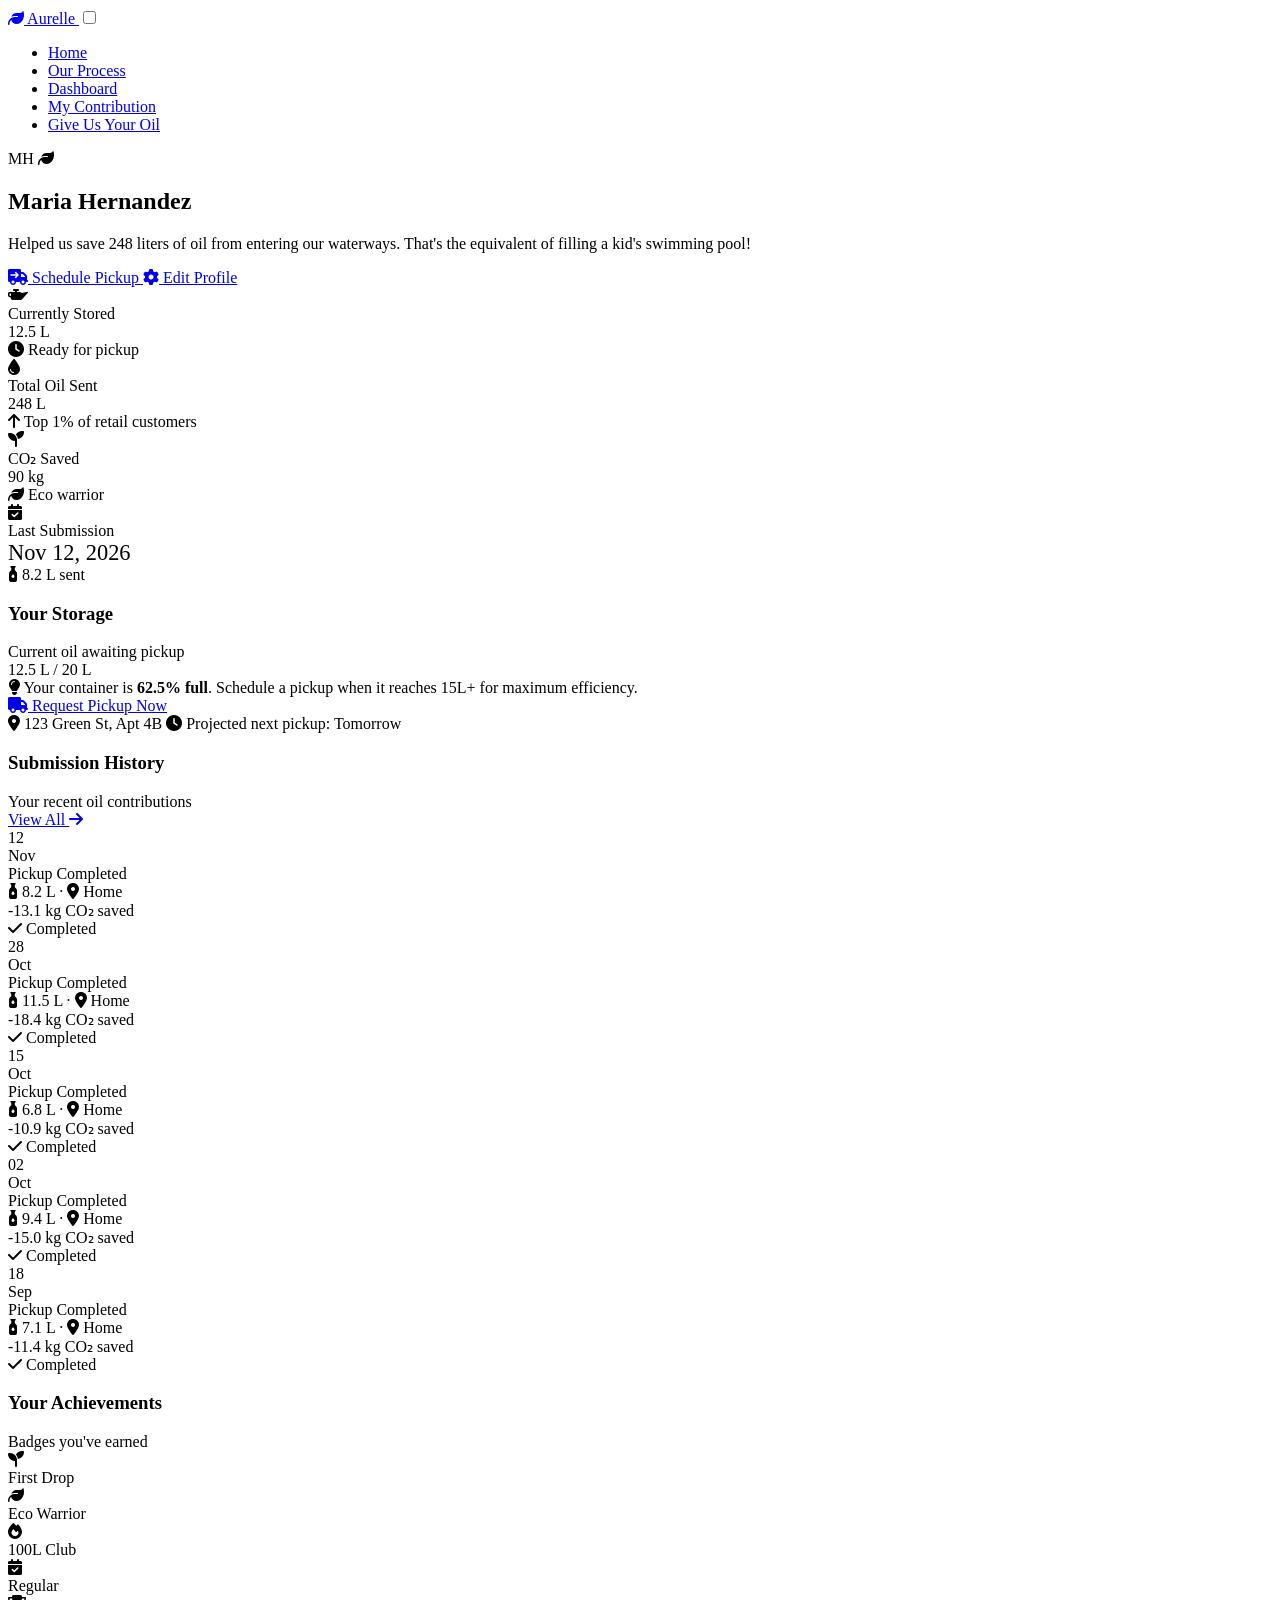
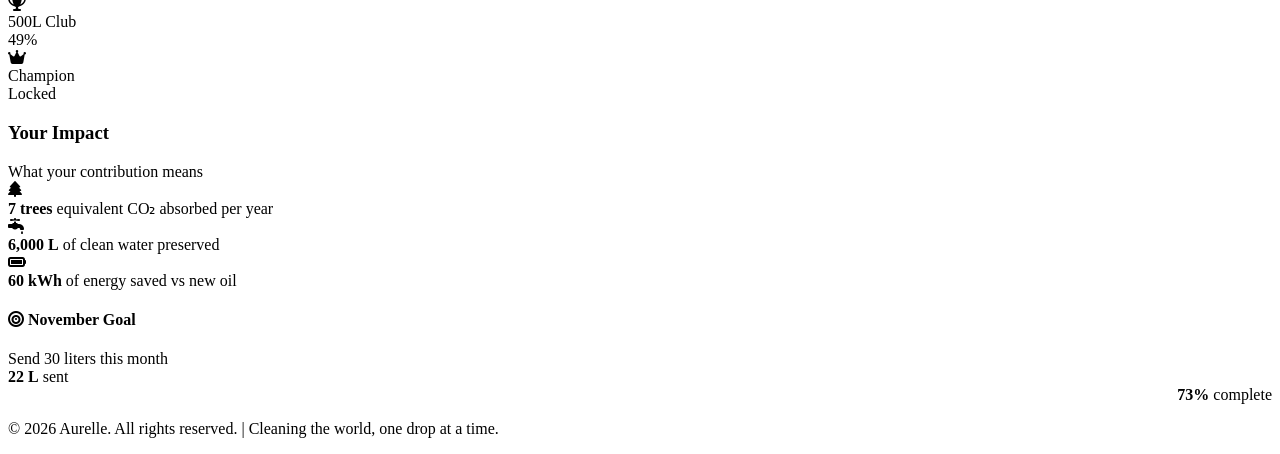
==== account.html @ e8b4cd8f "Add files via upload" ====
<!DOCTYPE html>
<html lang="en">
<head>
    <meta charset="UTF-8">
    <meta name="viewport" content="width=device-width, initial-scale=1.0">
    <title>Aurelle | My Account</title>

    <link rel="preconnect" href="https://fonts.googleapis.com">
    <link rel="preconnect" href="https://fonts.gstatic.com" crossorigin>
    <link href="https://fonts.googleapis.com/css2?family=Playfair+Display:wght@600;700&family=Inter:wght@300;400;500;600;700&display=swap" rel="stylesheet">
    <link rel="stylesheet" href="https://cdnjs.cloudflare.com/ajax/libs/font-awesome/6.4.0/css/all.min.css">
    <link rel="stylesheet" href="/static/styles.css">
</head>
<body>

<!-- Navigation -->
<header class="navbar">
    <div class="nav-container">
        <a href="/" class="logo">
            <i class="fa-solid fa-leaf"></i> Aurelle
        </a>

        <input type="checkbox" id="menu-toggle" class="menu-checkbox">
        <label for="menu-toggle" class="hamburger" aria-label="Toggle menu">
            <span></span><span></span><span></span>
        </label>

        <nav class="nav-menu">
            <ul>
                <li><a href="/">Home</a></li>
                <li><a href="/process">Our Process</a></li>
                <li><a href="/dashboard">Dashboard</a></li>
                <li><a href="/account" class="active">My Contribution</a></li>
                <li><a href="/#submit" class="btn-nav">Give Us Your Oil</a></li>
            </ul>
        </nav>
    </div>
</header>

<main>
    <!-- Profile Hero -->
    <section class="account-hero">
        <div class="container">
            <div class="account-hero-content reveal">
                <div class="account-avatar">
                    <span class="avatar-initials">MH</span>
                    <span class="avatar-badge"><i class="fa-solid fa-leaf"></i></span>
                </div>
                <div class="account-hero-text">
                    <h1><span class="highlight">Maria Hernandez</span></h1>
                    <p class="account-subtitle">Helped us save 248 liters of oil from entering our waterways. That's the equivalent of filling a kid's swimming pool!</p>
                    <div class="account-hero-actions">
                        <a href="/#submit" class="btn btn-primary">
                            <i class="fa-solid fa-truck-arrow-right"></i> Schedule Pickup
                        </a>
                        <a href="#" class="btn btn-secondary">
                            <i class="fa-solid fa-gear"></i> Edit Profile
                        </a>
                    </div>
                </div>
            </div>
        </div>
    </section>

    <!-- KPI Stats -->
    <section class="account-stats">
        <div class="container">
            <div class="kpi-grid reveal">
                <div class="kpi-card amber">
                    <div class="kpi-icon"><i class="fa-solid fa-oil-can"></i></div>
                    <div class="kpi-label">Currently Stored</div>
                    <div class="kpi-value">12.5 <span class="kpi-unit">L</span></div>
                    <span class="kpi-trend up"><i class="fa-solid fa-clock"></i> Ready for pickup</span>
                </div>
                <div class="kpi-card green">
                    <div class="kpi-icon"><i class="fa-solid fa-droplet"></i></div>
                    <div class="kpi-label">Total Oil Sent</div>
                    <div class="kpi-value">248 <span class="kpi-unit">L</span></div>
                    <span class="kpi-trend up"><i class="fa-solid fa-arrow-up"></i> Top 1% of retail customers</span>
                </div>
                <div class="kpi-card sage">
                    <div class="kpi-icon"><i class="fa-solid fa-seedling"></i></div>
                    <div class="kpi-label">CO₂ Saved</div>
                    <div class="kpi-value">90 <span class="kpi-unit">kg</span></div>
                    <span class="kpi-trend up"><i class="fa-solid fa-leaf"></i> Eco warrior</span>
                </div>
                <div class="kpi-card terra">
                    <div class="kpi-icon"><i class="fa-solid fa-calendar-check"></i></div>
                    <div class="kpi-label">Last Submission</div>
                    <div class="kpi-value" style="font-size: 1.4rem;">Nov 12, 2026</div>
                    <span class="kpi-trend up"><i class="fa-solid fa-bottle-droplet"></i> 8.2 L sent</span>
                </div>
            </div>
        </div>
    </section>

    <!-- Main Content Grid -->
    <section class="account-main">
        <div class="container">
            <div class="account-grid">

                <!-- Left Column: History + Stored Oil -->
                <div class="account-left">

                    <!-- Stored Oil Progress -->
                    <div class="card reveal">
                        <div class="card-header">
                            <div>
                                <h3>Your Storage</h3>
                                <div class="subtitle">Current oil awaiting pickup</div>
                            </div>
                            <div class="storage-indicator">
                                <span class="storage-value">12.5 L</span>
                                <span class="storage-max">/ 20 L</span>
                            </div>
                        </div>
                        <div class="storage-body">
                            <div class="storage-bar">
                                <div class="storage-bar-fill" style="width: 62.5%;"></div>
                            </div>
                            <div class="storage-tips">
                                <div class="storage-tip">
                                    <i class="fa-solid fa-lightbulb"></i>
                                    <span>Your container is <strong>62.5% full</strong>. Schedule a pickup when it reaches 15L+ for maximum efficiency.</span>
                                </div>
                            </div>
                            <div class="storage-actions">
                                <a href="/#submit" class="btn btn-primary">
                                    <i class="fa-solid fa-truck"></i> Request Pickup Now
                                </a>
                                <div class="storage-meta">
                                    <span><i class="fa-solid fa-location-dot"></i> 123 Green St, Apt 4B</span>
                                    <span><i class="fa-solid fa-clock"></i> Projected next pickup: Tomorrow</span>
                                </div>
                            </div>
                        </div>
                    </div>

                    <!-- Submission History -->
                    <div class="card reveal">
                        <div class="card-header">
                            <div>
                                <h3>Submission History</h3>
                                <div class="subtitle">Your recent oil contributions</div>
                            </div>
                            <a href="#" class="view-all-link">View All <i class="fa-solid fa-arrow-right"></i></a>
                        </div>

                        <div class="history-list">
                            <div class="history-row">
                                <div class="history-date">
                                    <div class="history-day">12</div>
                                    <div class="history-month">Nov</div>
                                </div>
                                <div class="history-info">
                                    <div class="history-title">Pickup Completed</div>
                                    <div class="history-meta">
                                        <i class="fa-solid fa-bottle-droplet"></i> 8.2 L ·
                                        <i class="fa-solid fa-location-dot"></i> Home
                                    </div>
                                </div>
                                <div class="history-impact">
                                    <span class="impact-value">-13.1 kg</span>
                                    <span class="impact-label">CO₂ saved</span>
                                </div>
                                <span class="badge-pill eco"><i class="fa-solid fa-check"></i> Completed</span>
                            </div>

                            <div class="history-row">
                                <div class="history-date">
                                    <div class="history-day">28</div>
                                    <div class="history-month">Oct</div>
                                </div>
                                <div class="history-info">
                                    <div class="history-title">Pickup Completed</div>
                                    <div class="history-meta">
                                        <i class="fa-solid fa-bottle-droplet"></i> 11.5 L ·
                                        <i class="fa-solid fa-location-dot"></i> Home
                                    </div>
                                </div>
                                <div class="history-impact">
                                    <span class="impact-value">-18.4 kg</span>
                                    <span class="impact-label">CO₂ saved</span>
                                </div>
                                <span class="badge-pill eco"><i class="fa-solid fa-check"></i> Completed</span>
                            </div>

                            <div class="history-row">
                                <div class="history-date">
                                    <div class="history-day">15</div>
                                    <div class="history-month">Oct</div>
                                </div>
                                <div class="history-info">
                                    <div class="history-title">Pickup Completed</div>
                                    <div class="history-meta">
                                        <i class="fa-solid fa-bottle-droplet"></i> 6.8 L ·
                                        <i class="fa-solid fa-location-dot"></i> Home
                                    </div>
                                </div>
                                <div class="history-impact">
                                    <span class="impact-value">-10.9 kg</span>
                                    <span class="impact-label">CO₂ saved</span>
                                </div>
                                <span class="badge-pill eco"><i class="fa-solid fa-check"></i> Completed</span>
                            </div>

                            <div class="history-row">
                                <div class="history-date">
                                    <div class="history-day">02</div>
                                    <div class="history-month">Oct</div>
                                </div>
                                <div class="history-info">
                                    <div class="history-title">Pickup Completed</div>
                                    <div class="history-meta">
                                        <i class="fa-solid fa-bottle-droplet"></i> 9.4 L ·
                                        <i class="fa-solid fa-location-dot"></i> Home
                                    </div>
                                </div>
                                <div class="history-impact">
                                    <span class="impact-value">-15.0 kg</span>
                                    <span class="impact-label">CO₂ saved</span>
                                </div>
                                <span class="badge-pill eco"><i class="fa-solid fa-check"></i> Completed</span>
                            </div>

                            <div class="history-row">
                                <div class="history-date">
                                    <div class="history-day">18</div>
                                    <div class="history-month">Sep</div>
                                </div>
                                <div class="history-info">
                                    <div class="history-title">Pickup Completed</div>
                                    <div class="history-meta">
                                        <i class="fa-solid fa-bottle-droplet"></i> 7.1 L ·
                                        <i class="fa-solid fa-location-dot"></i> Home
                                    </div>
                                </div>
                                <div class="history-impact">
                                    <span class="impact-value">-11.4 kg</span>
                                    <span class="impact-label">CO₂ saved</span>
                                </div>
                                <span class="badge-pill eco"><i class="fa-solid fa-check"></i> Completed</span>
                            </div>
                        </div>
                    </div>
                </div>

                <!-- Right Column: Achievements + Impact -->
                <div class="account-right">

                    <!-- Achievement Card -->
                    <div class="card achievement-card reveal">
                        <div class="card-header">
                            <div>
                                <h3>Your Achievements</h3>
                                <div class="subtitle">Badges you've earned</div>
                            </div>
                        </div>
                        <div class="achievement-grid">
                            <div class="achievement earned">
                                <div class="achievement-icon"><i class="fa-solid fa-seedling"></i></div>
                                <div class="achievement-name">First Drop</div>
                            </div>
                            <div class="achievement earned">
                                <div class="achievement-icon"><i class="fa-solid fa-leaf"></i></div>
                                <div class="achievement-name">Eco Warrior</div>
                            </div>
                            <div class="achievement earned">
                                <div class="achievement-icon"><i class="fa-solid fa-fire"></i></div>
                                <div class="achievement-name">100L Club</div>
                            </div>
                            <div class="achievement earned">
                                <div class="achievement-icon"><i class="fa-solid fa-calendar-check"></i></div>
                                <div class="achievement-name">Regular</div>
                            </div>
                            <div class="achievement locked">
                                <div class="achievement-icon"><i class="fa-solid fa-trophy"></i></div>
                                <div class="achievement-name">500L Club</div>
                                <span class="achievement-progress">49%</span>
                            </div>
                            <div class="achievement locked">
                                <div class="achievement-icon"><i class="fa-solid fa-crown"></i></div>
                                <div class="achievement-name">Champion</div>
                                <span class="achievement-progress">Locked</span>
                            </div>
                        </div>
                    </div>

                    <!-- Environmental Impact -->
                    <div class="card impact-card reveal">
                        <div class="card-header">
                            <div>
                                <h3>Your Impact</h3>
                                <div class="subtitle">What your contribution means</div>
                            </div>
                        </div>
                        <div class="impact-list">
                            <div class="impact-item">
                                <i class="fa-solid fa-tree"></i>
                                <div>
                                    <strong>7 trees</strong>
                                    <span>equivalent CO₂ absorbed per year</span>
                                </div>
                            </div>
                            <div class="impact-item">
                                <i class="fa-solid fa-faucet-drip"></i>
                                <div>
                                    <strong>6,000 L</strong>
                                    <span>of clean water preserved</span>
                                </div>
                            </div>
                            <div class="impact-item">
                                <i class="fa-solid fa-battery-full"></i>
                                <div>
                                    <strong>60 kWh</strong>
                                    <span>of energy saved vs new oil</span>
                                </div>
                            </div>
                        </div>
                    </div>

                    <!-- Monthly Goal -->
                    <div class="goal-card reveal">
                        <h4><i class="fa-solid fa-bullseye"></i> November Goal</h4>
                        <div class="goal-sub">Send 30 liters this month</div>
                        <div class="goal-progress">
                            <div class="goal-progress-fill" style="width: 73%;"></div>
                        </div>
                        <div class="goal-stats">
                            <div>
                                <strong>22 L</strong>
                                sent
                            </div>
                            <div style="text-align: right;">
                                <strong>73%</strong>
                                complete
                            </div>
                        </div>
                    </div>

                </div>
            </div>
        </div>
    </section>
</main>

<footer class="footer">
    <div class="container">
        <p>&copy; 2026 Aurelle. All rights reserved. | Cleaning the world, one drop at a time.</p>
    </div>
</footer>

</body>
</html>
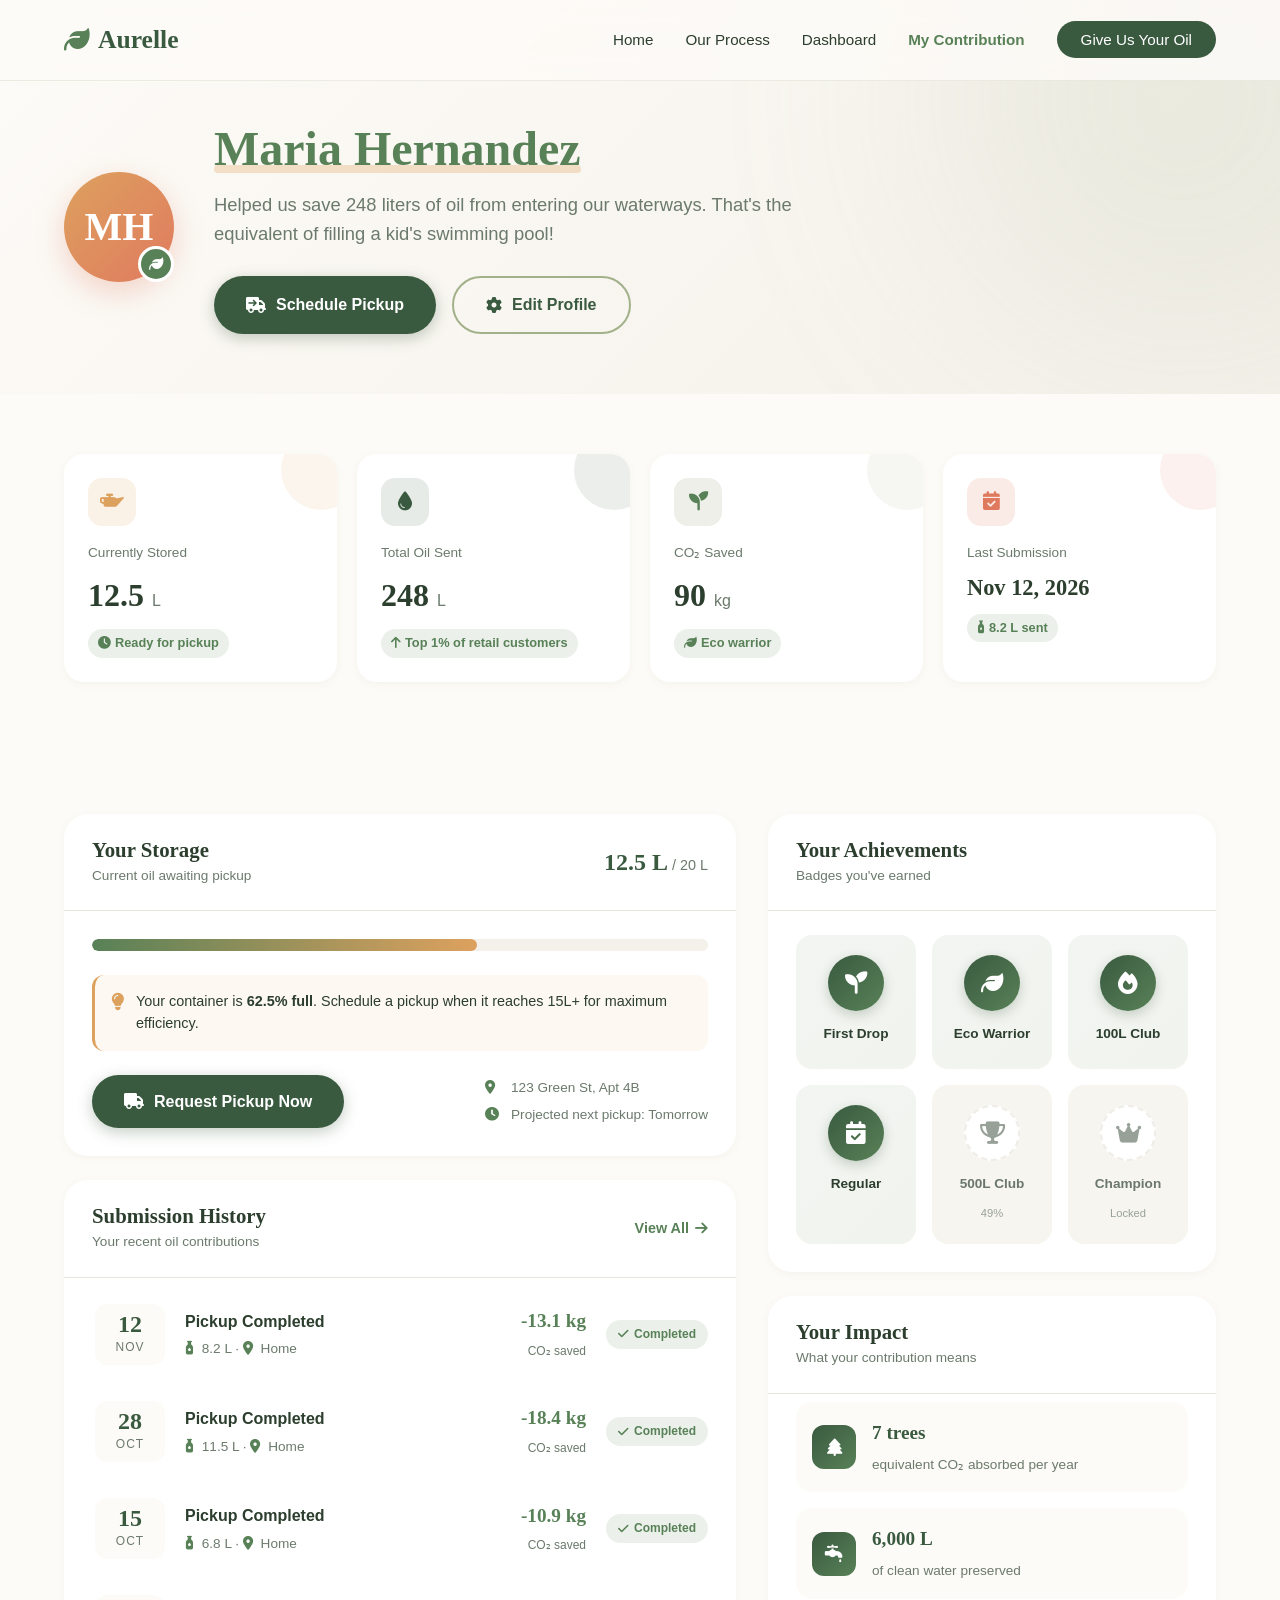
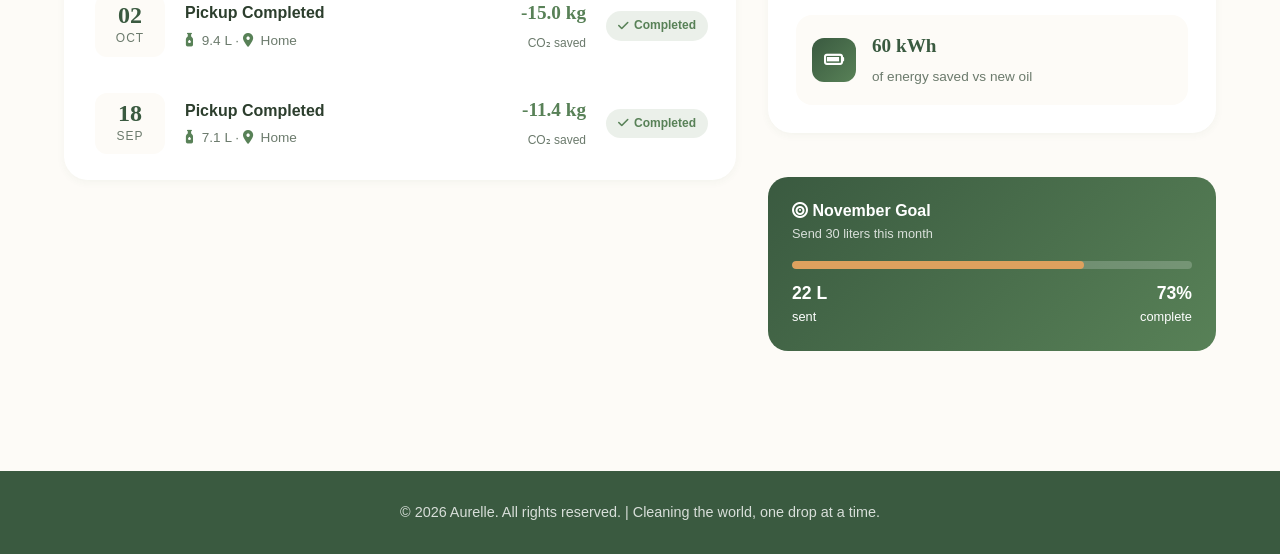
==== commit c2df30e6: "Update account.html" ====
--- a/account.html
+++ b/account.html
@@ -9,7 +9,7 @@
     <link rel="preconnect" href="https://fonts.gstatic.com" crossorigin>
     <link href="https://fonts.googleapis.com/css2?family=Playfair+Display:wght@600;700&family=Inter:wght@300;400;500;600;700&display=swap" rel="stylesheet">
     <link rel="stylesheet" href="https://cdnjs.cloudflare.com/ajax/libs/font-awesome/6.4.0/css/all.min.css">
-    <link rel="stylesheet" href="/static/styles.css">
+    <link rel="stylesheet" href="styles.css">
 </head>
 <body>
 
@@ -351,4 +351,4 @@
 </footer>
 
 </body>
-</html>+</html>
--- a/styles.css
+++ b/styles.css
@@ -0,0 +1,1703 @@
+/* =========================================================
+   1. CSS VARIABLES & RESET
+   ========================================================= */
+:root {
+    --bg-cream: #FDFBF7;
+    --bg-warm: #F4F1EA;
+    --primary-green: #3A5A40;
+    --secondary-green: #588157;
+    --sage-green: #A3B18A;
+    --warm-amber: #DDA15E;
+    --terracotta: #E07A5F;
+    --text-dark: #2C3E2D;
+    --text-light: #6B7A6C;
+    --white: #FFFFFF;
+    --border: #E8E5DF;
+
+    --shadow-sm: 0 2px 8px rgba(58, 90, 64, 0.05);
+    --shadow: 0 10px 30px rgba(58, 90, 64, 0.08);
+    --shadow-hover: 0 15px 40px rgba(58, 90, 64, 0.15);
+    --transition: all 0.3s cubic-bezier(0.25, 0.8, 0.25, 1);
+}
+
+* { margin: 0; padding: 0; box-sizing: border-box; }
+html { scroll-behavior: smooth; }
+
+body {
+    font-family: 'Inter', sans-serif;
+    background-color: var(--bg-cream);
+    color: var(--text-dark);
+    line-height: 1.6;
+    min-height: 100vh;
+    overflow-x: hidden;
+}
+
+h1, h2, h3, h4 {
+    font-family: 'Playfair Display', serif;
+    line-height: 1.2;
+}
+
+/* =========================================================
+   2. COMMON UTILITIES
+   ========================================================= */
+.container {
+    max-width: 1200px;
+    margin: 0 auto;
+    padding: 0 24px;
+}
+
+.highlight {
+    color: var(--secondary-green);
+    position: relative;
+}
+.highlight::after {
+    content: '';
+    position: absolute;
+    bottom: 2px;
+    left: 0;
+    width: 100%;
+    height: 8px;
+    background-color: var(--warm-amber);
+    opacity: 0.3;
+    z-index: -1;
+    border-radius: 4px;
+}
+
+.hidden { display: none; }
+
+/* =========================================================
+   3. NAVIGATION
+   ========================================================= */
+.navbar {
+    position: fixed;
+    top: 0;
+    width: 100%;
+    z-index: 1000;
+    background: rgba(253, 251, 247, 0.85);
+    backdrop-filter: blur(12px);
+    border-bottom: 1px solid rgba(163, 177, 138, 0.2);
+    transition: var(--transition);
+}
+
+.nav-container {
+    display: flex;
+    justify-content: space-between;
+    align-items: center;
+    height: 80px;
+    max-width: 1200px;
+    margin: 0 auto;
+    padding: 0 24px;
+}
+
+.logo {
+    font-family: 'Playfair Display', serif;
+    font-size: 1.6rem;
+    font-weight: 700;
+    color: var(--primary-green);
+    text-decoration: none;
+    display: flex;
+    align-items: center;
+    gap: 8px;
+}
+.logo i { color: var(--secondary-green); }
+
+.nav-menu ul {
+    display: flex;
+    list-style: none;
+    gap: 32px;
+    align-items: center;
+}
+.nav-menu a {
+    text-decoration: none;
+    color: var(--text-dark);
+    font-weight: 500;
+    font-size: 0.95rem;
+    transition: var(--transition);
+}
+.nav-menu a:hover { color: var(--secondary-green); }
+.nav-menu a.active { color: var(--secondary-green); font-weight: 600; }
+
+.btn-nav {
+    background: var(--primary-green);
+    color: var(--white) !important;
+    padding: 10px 24px;
+    border-radius: 50px;
+    transition: var(--transition);
+}
+.btn-nav:hover {
+    background: var(--secondary-green);
+    transform: translateY(-2px);
+    color: var(--white) !important;
+}
+
+.hamburger {
+    display: none;
+    flex-direction: column;
+    gap: 5px;
+    cursor: pointer;
+    background: none;
+    border: none;
+}
+.hamburger span {
+    width: 25px;
+    height: 3px;
+    background: var(--primary-green);
+    border-radius: 5px;
+    transition: var(--transition);
+}
+
+/* =========================================================
+   4. BUTTONS
+   ========================================================= */
+.btn {
+    display: inline-flex;
+    align-items: center;
+    gap: 10px;
+    padding: 14px 32px;
+    border-radius: 50px;
+    font-weight: 600;
+    text-decoration: none;
+    font-size: 1rem;
+    transition: var(--transition);
+    cursor: pointer;
+    border: none;
+}
+.btn-primary {
+    background: var(--primary-green);
+    color: var(--white);
+    box-shadow: 0 4px 15px rgba(58, 90, 64, 0.3);
+}
+.btn-primary:hover {
+    background: var(--secondary-green);
+    transform: translateY(-3px);
+    box-shadow: 0 8px 25px rgba(58, 90, 64, 0.4);
+}
+.btn-secondary {
+    background: transparent;
+    color: var(--primary-green);
+    border: 2px solid var(--sage-green);
+}
+.btn-secondary:hover {
+    background: var(--sage-green);
+    color: var(--white);
+    border-color: var(--sage-green);
+}
+
+/* =========================================================
+   5. LANDING — HERO
+   ========================================================= */
+.hero {
+    min-height: 100vh;
+    display: flex;
+    align-items: center;
+    position: relative;
+    padding-top: 80px;
+    overflow: hidden;
+}
+.hero-bg-shapes .shape {
+    position: absolute;
+    border-radius: 50%;
+    filter: blur(80px);
+    opacity: 0.4;
+    z-index: 0;
+}
+.shape-1 { width: 500px; height: 500px; background: var(--sage-green); top: -100px; right: -100px; }
+.shape-2 { width: 400px; height: 400px; background: var(--warm-amber); bottom: -50px; left: -100px; opacity: 0.2; }
+
+.hero-content {
+    display: grid;
+    grid-template-columns: 1.2fr 1fr;
+    gap: 60px;
+    align-items: center;
+    position: relative;
+    z-index: 1;
+    max-width: 1200px;
+    margin: 0 auto;
+    padding: 0 24px;
+    width: 100%;
+}
+
+.badge {
+    display: inline-flex;
+    align-items: center;
+    gap: 8px;
+    background: rgba(88, 129, 87, 0.1);
+    color: var(--secondary-green);
+    padding: 8px 16px;
+    border-radius: 50px;
+    font-size: 0.85rem;
+    font-weight: 600;
+    margin-bottom: 24px;
+}
+
+.hero-text h1 { font-size: 4rem; margin-bottom: 24px; color: var(--text-dark); }
+.hero-text p { font-size: 1.15rem; color: var(--text-light); margin-bottom: 40px; max-width: 550px; }
+.hero-buttons { display: flex; gap: 16px; flex-wrap: wrap; }
+
+.hero-visual { display: flex; justify-content: center; align-items: center; }
+.oil-drop {
+    width: 300px; height: 300px;
+    background: linear-gradient(135deg, var(--warm-amber), var(--terracotta));
+    border-radius: 60% 40% 70% 30% / 50% 60% 40% 50%;
+    display: flex; justify-content: center; align-items: center;
+    font-size: 6rem; color: rgba(255, 255, 255, 0.9);
+    box-shadow: 0 20px 50px rgba(224, 122, 95, 0.3);
+    animation: morph 8s ease-in-out infinite, float 6s ease-in-out infinite;
+    position: relative;
+}
+.sparkle { position: absolute; color: var(--warm-amber); font-size: 1.5rem; animation: twinkle 3s infinite alternate; }
+.s1 { top: 10%; left: 10%; animation-delay: 0s; }
+.s2 { top: 20%; right: 5%; animation-delay: 1s; }
+.s3 { bottom: 15%; left: 20%; animation-delay: 2s; }
+
+@keyframes morph {
+    0%, 100% { border-radius: 60% 40% 70% 30% / 50% 60% 40% 50%; }
+    50% { border-radius: 40% 60% 30% 70% / 60% 40% 50% 60%; }
+}
+@keyframes float {
+    0%, 100% { transform: translateY(0); }
+    50% { transform: translateY(-20px); }
+}
+@keyframes twinkle {
+    0% { opacity: 0.3; transform: scale(0.8); }
+    100% { opacity: 1; transform: scale(1.2); }
+}
+
+/* =========================================================
+   6. LANDING — ABOUT / PROCESS
+   ========================================================= */
+.about { padding: 120px 0; background: var(--bg-warm); }
+
+.section-header { text-align: center; max-width: 600px; margin: 0 auto 80px; }
+.section-header h2 { font-size: 2.8rem; margin-bottom: 16px; }
+.section-header p { color: var(--text-light); font-size: 1.1rem; }
+
+.process-grid { display: grid; grid-template-columns: repeat(3, 1fr); gap: 32px; margin-bottom: 80px; }
+.process-card {
+    background: var(--white); padding: 40px 32px;
+    border-radius: 24px; box-shadow: var(--shadow);
+    transition: var(--transition); text-align: center;
+}
+.process-card:hover { transform: translateY(-10px); box-shadow: var(--shadow-hover); }
+
+.card-icon {
+    width: 70px; height: 70px; border-radius: 20px;
+    display: flex; justify-content: center; align-items: center;
+    font-size: 1.8rem; margin: 0 auto 24px;
+}
+.process-card h3 { font-size: 1.5rem; margin-bottom: 12px; color: var(--primary-green); }
+.process-card p { color: var(--text-light); }
+
+.impact-stats {
+    display: flex; justify-content: center; gap: 80px;
+    text-align: center; padding: 40px;
+    background: var(--white); border-radius: 24px; box-shadow: var(--shadow);
+}
+.stat h3 { font-size: 2.5rem; color: var(--terracotta); margin-bottom: 4px; }
+.stat p { color: var(--text-light); font-weight: 500; }
+
+/* =========================================================
+   7. LANDING — FORM
+   ========================================================= */
+.submit-section { padding: 120px 0; }
+
+.form-wrapper {
+    max-width: 800px; margin: 0 auto;
+    background: var(--white); padding: 60px;
+    border-radius: 32px;
+    box-shadow: 0 20px 60px rgba(58, 90, 64, 0.1);
+    position: relative; overflow: hidden;
+}
+.form-wrapper::before {
+    content: ''; position: absolute; top: 0; left: 0;
+    width: 100%; height: 8px;
+    background: linear-gradient(90deg, var(--primary-green), var(--sage-green), var(--warm-amber));
+}
+
+.form-header { text-align: center; margin-bottom: 40px; }
+.form-header h2 { font-size: 2.2rem; margin-bottom: 12px; }
+.form-header p { color: var(--text-light); }
+
+.form-row { display: grid; grid-template-columns: 1fr 1fr; gap: 24px; margin-bottom: 24px; }
+.input-group { position: relative; }
+.full-width { margin-bottom: 24px; }
+
+.input-group input,
+.input-group select,
+.input-group textarea {
+    width: 100%; padding: 16px 20px;
+    border: 2px solid var(--border); border-radius: 12px;
+    font-size: 1rem; font-family: 'Inter', sans-serif;
+    background: var(--bg-cream); transition: var(--transition);
+    color: var(--text-dark);
+}
+.input-group textarea { resize: vertical; min-height: 100px; }
+
+.input-group label {
+    position: absolute; top: 50%; left: 20px;
+    transform: translateY(-50%);
+    background: var(--bg-cream); padding: 0 6px;
+    color: var(--text-light); font-size: 1rem;
+    pointer-events: none; transition: var(--transition);
+}
+.input-group textarea ~ label { top: 20px; transform: translateY(0); }
+
+.input-group input:focus,
+.input-group select:focus,
+.input-group textarea:focus {
+    outline: none; border-color: var(--secondary-green);
+    background: var(--white);
+    box-shadow: 0 0 0 4px rgba(88, 129, 87, 0.1);
+}
+.input-group input:focus ~ label,
+.input-group input:valid ~ label,
+.input-group select:focus ~ label,
+.input-group select:valid ~ label,
+.input-group textarea:focus ~ label,
+.input-group textarea:valid ~ label {
+    top: 0; font-size: 0.8rem;
+    color: var(--secondary-green); font-weight: 600;
+}
+
+.btn-submit {
+    width: 100%; justify-content: center;
+    padding: 18px; font-size: 1.1rem; margin-top: 16px;
+}
+
+.success-msg { text-align: center; padding: 40px; display: none; }
+.success-msg.show { display: block; animation: fadeIn 0.5s ease; }
+.success-msg i { font-size: 4rem; color: var(--secondary-green); margin-bottom: 20px; }
+.success-msg h3 { font-size: 1.8rem; margin-bottom: 10px; }
+
+/* =========================================================
+   8. FOOTER
+   ========================================================= */
+.footer {
+    background: var(--primary-green);
+    color: rgba(255, 255, 255, 0.8);
+    text-align: center; padding: 30px 0; font-size: 0.9rem;
+}
+
+/* =========================================================
+   9. ANIMATIONS — ИСПРАВЛЕНО
+   Теперь .reveal автоматически анимируется при загрузке.
+   Не требует JavaScript.
+   ========================================================= */
+@keyframes fadeIn {
+    from { opacity: 0; transform: scale(0.95); }
+    to   { opacity: 1; transform: scale(1); }
+}
+
+@keyframes slideUp {
+    from { opacity: 0; transform: translateY(30px); }
+    to   { opacity: 1; transform: translateY(0); }
+}
+
+/* Автоматическое появление при загрузке страницы */
+.reveal {
+    animation: slideUp 0.8s ease forwards;
+    opacity: 0;
+}
+
+/* Задержки для каскадного эффекта */
+.hero-text.reveal        { animation-delay: 0.1s; }
+.hero-visual.reveal      { animation-delay: 0.3s; }
+.section-header.reveal   { animation-delay: 0.1s; }
+.process-card.reveal:nth-child(1) { animation-delay: 0.15s; }
+.process-card.reveal:nth-child(2) { animation-delay: 0.3s; }
+.process-card.reveal:nth-child(3) { animation-delay: 0.45s; }
+.impact-stats.reveal     { animation-delay: 0.2s; }
+.form-wrapper.reveal     { animation-delay: 0.1s; }
+
+/* =========================================================
+   10. DASHBOARD — TOPBAR
+   ========================================================= */
+.topbar {
+    display: flex;
+    justify-content: space-between;
+    align-items: center;
+    margin-bottom: 32px;
+    flex-wrap: wrap;
+    gap: 16px;
+}
+.topbar h1 { font-size: 2rem; color: var(--text-dark); }
+.topbar p { color: var(--text-light); font-size: 0.95rem; margin-top: 4px; }
+
+.search-box { position: relative; width: 320px; }
+.search-box input {
+    width: 100%; padding: 12px 16px 12px 44px;
+    border: 2px solid var(--border); border-radius: 50px;
+    background: var(--white); font-size: 0.95rem;
+    font-family: 'Inter', sans-serif; transition: var(--transition);
+}
+.search-box input:focus {
+    outline: none; border-color: var(--secondary-green);
+    box-shadow: 0 0 0 4px rgba(88, 129, 87, 0.1);
+}
+.search-box i {
+    position: absolute; left: 18px; top: 50%;
+    transform: translateY(-50%); color: var(--text-light);
+}
+
+/* =========================================================
+   11. DASHBOARD — KPI CARDS
+   ========================================================= */
+.kpi-grid {
+    display: grid; grid-template-columns: repeat(4, 1fr);
+    gap: 20px; margin-bottom: 32px;
+}
+.kpi-card {
+    background: var(--white); padding: 24px;
+    border-radius: 20px; box-shadow: var(--shadow-sm);
+    transition: var(--transition); position: relative; overflow: hidden;
+}
+.kpi-card:hover { transform: translateY(-4px); box-shadow: var(--shadow-hover); }
+.kpi-card::before {
+    content: ''; position: absolute; top: 0; right: 0;
+    width: 80px; height: 80px; border-radius: 50%;
+    opacity: 0.1; transform: translate(30%, -30%);
+}
+.kpi-card.green::before { background: var(--primary-green); }
+.kpi-card.amber::before { background: var(--warm-amber); }
+.kpi-card.terra::before { background: var(--terracotta); }
+.kpi-card.sage::before  { background: var(--sage-green); }
+
+.kpi-icon {
+    width: 48px; height: 48px; border-radius: 14px;
+    display: flex; align-items: center; justify-content: center;
+    font-size: 1.2rem; margin-bottom: 16px;
+}
+.kpi-card.green .kpi-icon { background: rgba(58, 90, 64, 0.12); color: var(--primary-green); }
+.kpi-card.amber .kpi-icon { background: rgba(221, 161, 94, 0.15); color: var(--warm-amber); }
+.kpi-card.terra .kpi-icon { background: rgba(224, 122, 95, 0.15); color: var(--terracotta); }
+.kpi-card.sage  .kpi-icon { background: rgba(163, 177, 138, 0.2); color: var(--secondary-green); }
+
+.kpi-label { font-size: 0.85rem; color: var(--text-light); font-weight: 500; margin-bottom: 6px; }
+.kpi-value {
+    font-family: 'Playfair Display', serif;
+    font-size: 2rem; font-weight: 700;
+    color: var(--text-dark); margin-bottom: 8px;
+}
+.kpi-trend {
+    font-size: 0.8rem; font-weight: 600;
+    display: inline-flex; align-items: center; gap: 4px;
+    padding: 4px 10px; border-radius: 50px;
+}
+.kpi-trend.up   { background: rgba(88, 129, 87, 0.12); color: var(--secondary-green); }
+.kpi-trend.down { background: rgba(224, 122, 95, 0.12); color: var(--terracotta); }
+
+/* =========================================================
+   12. DASHBOARD — CONTENT GRID & CARDS
+   ========================================================= */
+.dashboard-main { padding: 32px 40px; overflow-x: hidden; }
+
+.content-grid { display: grid; grid-template-columns: 2fr 1fr; gap: 24px; }
+
+.card {
+    background: var(--white); border-radius: 24px;
+    box-shadow: var(--shadow-sm); overflow: hidden;
+}
+.card-header {
+    padding: 24px 28px; border-bottom: 1px solid var(--border);
+    display: flex; justify-content: space-between; align-items: center;
+}
+.card-header h3 { font-size: 1.3rem; color: var(--text-dark); }
+.card-header .subtitle {
+    font-size: 0.85rem; color: var(--text-light);
+    margin-top: 2px; font-family: 'Inter', sans-serif; font-weight: 400;
+}
+
+.filter-tabs { display: flex; gap: 4px; background: var(--bg-warm); padding: 4px; border-radius: 50px; }
+.filter-tabs button {
+    padding: 6px 14px; border: none; background: transparent;
+    border-radius: 50px; font-size: 0.8rem; font-weight: 500;
+    color: var(--text-light); cursor: pointer;
+    transition: var(--transition); font-family: 'Inter', sans-serif;
+}
+.filter-tabs button.active {
+    background: var(--white); color: var(--primary-green);
+    box-shadow: var(--shadow-sm);
+}
+
+/* =========================================================
+   13. DASHBOARD — LEADERBOARD
+   ========================================================= */
+.leaderboard { padding: 8px 0; }
+.leaderboard-row {
+    display: grid;
+    grid-template-columns: 60px 1fr 140px 140px 100px;
+    align-items: center; padding: 16px 28px; gap: 16px;
+    transition: var(--transition);
+    border-left: 3px solid transparent;
+}
+.leaderboard-row:hover { background: var(--bg-warm); border-left-color: var(--secondary-green); }
+.leaderboard-row.header {
+    font-size: 0.75rem; text-transform: uppercase;
+    letter-spacing: 1px; color: var(--text-light);
+    font-weight: 600; padding: 12px 28px;
+    border-bottom: 1px solid var(--border);
+}
+.leaderboard-row.header:hover { background: transparent; border-left-color: transparent; }
+
+.rank {
+    font-family: 'Playfair Display', serif;
+    font-size: 1.3rem; font-weight: 700;
+    color: var(--text-light); text-align: center;
+}
+.rank.gold   { color: var(--warm-amber); }
+.rank.silver { color: #9CA3AF; }
+.rank.bronze { color: var(--terracotta); }
+
+.sender-info { display: flex; align-items: center; gap: 14px; }
+.sender-avatar {
+    width: 44px; height: 44px; border-radius: 50%;
+    display: flex; align-items: center; justify-content: center;
+    color: var(--white); font-weight: 700; font-size: 0.95rem;
+    flex-shrink: 0;
+}
+.sender-name { font-weight: 600; color: var(--text-dark); font-size: 0.95rem; }
+.sender-type { font-size: 0.8rem; color: var(--text-light); }
+
+.amount { font-weight: 600; color: var(--primary-green); font-size: 0.95rem; }
+.amount small { color: var(--text-light); font-weight: 400; font-size: 0.75rem; }
+
+.date { font-size: 0.85rem; color: var(--text-light); }
+
+.badge-pill {
+    display: inline-flex; align-items: center; gap: 5px;
+    padding: 5px 12px; border-radius: 50px;
+    font-size: 0.75rem; font-weight: 600;
+}
+.badge-pill.champion { background: rgba(221, 161, 94, 0.15); color: var(--warm-amber); }
+.badge-pill.eco      { background: rgba(88, 129, 87, 0.12); color: var(--secondary-green); }
+.badge-pill.rising   { background: rgba(224, 122, 95, 0.12); color: var(--terracotta); }
+.badge-pill.new      { background: rgba(163, 177, 138, 0.2); color: var(--secondary-green); }
+
+/* =========================================================
+   14. DASHBOARD — PODIUM
+   ========================================================= */
+.podium-card {
+    background: var(--white); border-radius: 24px;
+    box-shadow: var(--shadow-sm); padding: 28px;
+}
+.podium-card h3 { font-size: 1.3rem; margin-bottom: 4px; }
+.podium-card .subtitle { font-size: 0.85rem; color: var(--text-light); margin-bottom: 24px; }
+
+.podium {
+    display: flex; align-items: flex-end; justify-content: center;
+    gap: 12px; margin-bottom: 24px; height: 220px;
+}
+.podium-item { flex: 1; display: flex; flex-direction: column; align-items: center; text-align: center; }
+.podium-avatar {
+    width: 56px; height: 56px; border-radius: 50%;
+    display: flex; align-items: center; justify-content: center;
+    color: var(--white); font-weight: 700;
+    margin-bottom: 8px; position: relative;
+}
+.podium-item.first .podium-avatar {
+    width: 72px; height: 72px;
+    box-shadow: 0 0 0 4px var(--warm-amber), 0 8px 20px rgba(221, 161, 94, 0.3);
+}
+.crown { position: absolute; top: -14px; color: var(--warm-amber); font-size: 1.2rem; }
+.podium-name { font-weight: 600; font-size: 0.85rem; margin-bottom: 2px; color: var(--text-dark); }
+.podium-amount { font-size: 0.75rem; color: var(--text-light); margin-bottom: 10px; }
+.podium-bar {
+    width: 100%; border-radius: 12px 12px 0 0;
+    display: flex; align-items: flex-start; justify-content: center;
+    padding-top: 14px; color: var(--white);
+    font-family: 'Playfair Display', serif; font-size: 1.5rem; font-weight: 700;
+}
+.podium-item.first .podium-bar { height: 120px; background: linear-gradient(180deg, var(--warm-amber), #C98B45); }
+.podium-item.second .podium-bar { height: 90px; background: linear-gradient(180deg, var(--sage-green), #7A8F6A); }
+.podium-item.third .podium-bar { height: 70px; background: linear-gradient(180deg, var(--terracotta), #B85E47); }
+
+/* =========================================================
+   15. DASHBOARD — MONTHLY GOAL
+   ========================================================= */
+.goal-card {
+    background: linear-gradient(135deg, var(--primary-green), var(--secondary-green));
+    border-radius: 20px; padding: 24px;
+    color: var(--white); margin-top: 20px;
+}
+.goal-card h4 {
+    font-size: 1rem; margin-bottom: 4px;
+    font-family: 'Inter', sans-serif; font-weight: 600;
+}
+.goal-card .goal-sub { font-size: 0.8rem; opacity: 0.8; margin-bottom: 16px; }
+.goal-progress {
+    background: rgba(255, 255, 255, 0.2); height: 8px;
+    border-radius: 50px; overflow: hidden; margin-bottom: 10px;
+}
+.goal-progress-fill {
+    height: 100%; background: var(--warm-amber);
+    border-radius: 50px; transition: width 1s ease;
+}
+.goal-stats { display: flex; justify-content: space-between; font-size: 0.8rem; }
+.goal-stats strong { font-size: 1.1rem; display: block; }
+
+/* =========================================================
+   16. RESPONSIVE — LANDING  ← ИСПРАВЛЕН КОММЕНТАРИЙ
+   ========================================================= */
+@media (max-width: 992px) {
+    .hero-content { grid-template-columns: 1fr; text-align: center; }
+    .hero-text p { margin: 0 auto 40px; }
+    .hero-buttons { justify-content: center; }
+    .hero-visual { display: none; }
+    .hero-text h1 { font-size: 3rem; }
+    .process-grid { grid-template-columns: 1fr; max-width: 400px; margin: 0 auto 80px; }
+    .impact-stats { flex-direction: column; gap: 30px; }
+}
+
+@media (max-width: 768px) {
+    .nav-menu {
+        position: fixed; top: 80px; left: -100%;
+        width: 100%; height: calc(100vh - 80px);
+        background: var(--bg-cream);
+        flex-direction: column; align-items: center;
+        justify-content: flex-start; padding-top: 60px;
+        transition: var(--transition);
+    }
+    .nav-menu.active { left: 0; }
+    .nav-menu ul { flex-direction: column; gap: 40px; }
+    .hamburger { display: flex; }
+    .hamburger.active span:nth-child(1) { transform: rotate(45deg) translate(5px, 5px); }
+    .hamburger.active span:nth-child(2) { opacity: 0; }
+    .hamburger.active span:nth-child(3) { transform: rotate(-45deg) translate(7px, -6px); }
+    .form-wrapper { padding: 40px 24px; }
+    .form-row { grid-template-columns: 1fr; gap: 24px; }
+    .hero-text h1 { font-size: 2.4rem; }
+    .section-header h2 { font-size: 2rem; }
+}
+
+/* =========================================================
+   17. RESPONSIVE — DASHBOARD
+   ========================================================= */
+@media (max-width: 1200px) {
+    .kpi-grid { grid-template-columns: repeat(2, 1fr); }
+    .content-grid { grid-template-columns: 1fr; }
+}
+
+@media (max-width: 900px) {
+    .dashboard-main { padding: 20px; }
+    .leaderboard-row { grid-template-columns: 40px 1fr 80px; }
+    .leaderboard-row .date,
+    .leaderboard-row .badge-pill,
+    .leaderboard-row.header .date,
+    .leaderboard-row.header .badge-pill { display: none; }
+}
+
+@media (max-width: 600px) {
+    .kpi-grid { grid-template-columns: 1fr; }
+    .search-box { width: 100%; }
+    .topbar h1 { font-size: 1.5rem; }
+}
+/* =========================================================
+   20. PROCESS PAGE — MOBILE MENU (CSS-only checkbox hack)
+   ========================================================= */
+.menu-checkbox { display: none; }
+
+@media (max-width: 768px) {
+    .menu-checkbox:checked ~ .nav-menu {
+        left: 0;
+    }
+    .menu-checkbox:checked ~ .hamburger span:nth-child(1) {
+        transform: rotate(45deg) translate(6px, 6px);
+    }
+    .menu-checkbox:checked ~ .hamburger span:nth-child(2) {
+        opacity: 0;
+    }
+    .menu-checkbox:checked ~ .hamburger span:nth-child(3) {
+        transform: rotate(-45deg) translate(7px, -7px);
+    }
+}
+
+/* =========================================================
+   21. PROCESS PAGE — HERO
+   ========================================================= */
+.process-hero {
+    min-height: 60vh;
+    display: flex;
+    align-items: center;
+    position: relative;
+    padding: 120px 0 80px;
+    background: linear-gradient(135deg, var(--bg-cream) 0%, var(--bg-warm) 100%);
+    overflow: hidden;
+}
+
+.process-hero::before {
+    content: '';
+    position: absolute;
+    top: -200px;
+    right: -200px;
+    width: 600px;
+    height: 600px;
+    background: var(--sage-green);
+    border-radius: 50%;
+    filter: blur(120px);
+    opacity: 0.15;
+}
+
+.process-hero-content {
+    max-width: 800px;
+    position: relative;
+    z-index: 1;
+}
+
+.process-hero h1 {
+    font-size: clamp(2.5rem, 5vw, 4rem);
+    margin-bottom: 24px;
+    line-height: 1.1;
+}
+
+.process-intro {
+    font-size: 1.25rem;
+    color: var(--text-light);
+    line-height: 1.7;
+}
+
+/* =========================================================
+   22. PROCESS PAGE — INTRO SECTION
+   ========================================================= */
+.process-intro-section {
+    padding: 100px 0;
+    background: var(--white);
+}
+
+.process-intro-grid {
+    display: grid;
+    grid-template-columns: 1fr 1fr;
+    gap: 80px;
+    align-items: center;
+}
+
+.process-intro-text h2 {
+    font-size: 2.5rem;
+    margin-bottom: 24px;
+}
+
+.process-intro-text p {
+    font-size: 1.1rem;
+    color: var(--text-light);
+    margin-bottom: 20px;
+    line-height: 1.7;
+}
+
+.process-list {
+    list-style: none;
+    margin: 30px 0;
+}
+
+.process-list li {
+    display: flex;
+    align-items: flex-start;
+    gap: 12px;
+    margin-bottom: 16px;
+    font-size: 1.05rem;
+    color: var(--text-dark);
+}
+
+.process-list li i {
+    color: var(--secondary-green);
+    margin-top: 4px;
+    flex-shrink: 0;
+}
+
+.process-list li strong {
+    color: var(--primary-green);
+}
+
+/* Chemical Diagram */
+.chemical-diagram {
+    display: flex;
+    align-items: center;
+    justify-content: center;
+    gap: 40px;
+    padding: 60px 40px;
+    background: linear-gradient(135deg, var(--bg-warm) 0%, var(--bg-cream) 100%);
+    border-radius: 32px;
+    box-shadow: var(--shadow);
+}
+
+.chem-item {
+    display: flex;
+    flex-direction: column;
+    align-items: center;
+    gap: 16px;
+}
+
+.chem-item i {
+    font-size: 4rem;
+    color: var(--primary-green);
+}
+
+.chem-item span {
+    font-weight: 600;
+    font-size: 1.1rem;
+    color: var(--text-dark);
+}
+
+.chem-arrow i {
+    font-size: 3rem;
+    color: var(--warm-amber);
+    animation: pulse 2s ease-in-out infinite;
+}
+
+@keyframes pulse {
+    0%, 100% { transform: scale(1); opacity: 1; }
+    50% { transform: scale(1.2); opacity: 0.7; }
+}
+
+/* =========================================================
+   23. PROCESS PAGE — STEPS TIMELINE
+   ========================================================= */
+.process-steps {
+    padding: 120px 0;
+    background: var(--bg-warm);
+}
+
+.process-timeline {
+    max-width: 900px;
+    margin: 0 auto;
+}
+
+.process-step {
+    display: grid;
+    grid-template-columns: 100px 1fr;
+    gap: 40px;
+    margin-bottom: 60px;
+    position: relative;
+}
+
+.process-step:not(:last-child)::after {
+    content: '';
+    position: absolute;
+    left: 50px;
+    top: 100px;
+    bottom: -60px;
+    width: 2px;
+    background: linear-gradient(180deg, var(--sage-green) 0%, transparent 100%);
+}
+
+.step-number {
+    font-family: 'Playfair Display', serif;
+    font-size: 3rem;
+    font-weight: 700;
+    color: var(--warm-amber);
+    opacity: 0.3;
+    text-align: center;
+    line-height: 1;
+}
+
+.step-content {
+    background: var(--white);
+    padding: 40px;
+    border-radius: 24px;
+    box-shadow: var(--shadow);
+    transition: var(--transition);
+}
+
+.step-content:hover {
+    transform: translateY(-5px);
+    box-shadow: var(--shadow-hover);
+}
+
+.step-icon {
+    width: 70px;
+    height: 70px;
+    border-radius: 20px;
+    display: flex;
+    align-items: center;
+    justify-content: center;
+    font-size: 1.8rem;
+    margin-bottom: 20px;
+}
+
+.icon-amber { background: rgba(221, 161, 94, 0.15); color: var(--warm-amber); }
+.icon-green { background: rgba(58, 90, 64, 0.12); color: var(--primary-green); }
+.icon-sage  { background: rgba(163, 177, 138, 0.2); color: var(--secondary-green); }
+
+.step-content h3 {
+    font-size: 1.8rem;
+    margin-bottom: 16px;
+    color: var(--primary-green);
+}
+
+.step-content p {
+    font-size: 1.05rem;
+    color: var(--text-light);
+    line-height: 1.7;
+    margin-bottom: 24px;
+}
+
+.step-details {
+    display: flex;
+    flex-wrap: wrap;
+    gap: 16px;
+}
+
+.detail-item {
+    display: flex;
+    align-items: center;
+    gap: 8px;
+    font-size: 0.9rem;
+    color: var(--text-dark);
+    background: var(--bg-cream);
+    padding: 8px 16px;
+    border-radius: 50px;
+}
+
+.detail-item i {
+    color: var(--secondary-green);
+}
+
+/* =========================================================
+   24. PROCESS PAGE — SCIENCE SECTION
+   ========================================================= */
+.process-science {
+    padding: 120px 0;
+    background: var(--white);
+}
+
+.science-grid {
+    display: grid;
+    grid-template-columns: repeat(2, 1fr);
+    gap: 32px;
+    margin-bottom: 80px;
+}
+
+.science-card {
+    background: var(--bg-cream);
+    padding: 40px;
+    border-radius: 24px;
+    transition: var(--transition);
+}
+
+.science-card:hover {
+    transform: translateY(-5px);
+    box-shadow: var(--shadow);
+}
+
+.science-icon {
+    width: 60px;
+    height: 60px;
+    border-radius: 16px;
+    background: linear-gradient(135deg, var(--primary-green), var(--secondary-green));
+    display: flex;
+    align-items: center;
+    justify-content: center;
+    font-size: 1.5rem;
+    color: var(--white);
+    margin-bottom: 20px;
+}
+
+.science-card h3 {
+    font-size: 1.5rem;
+    margin-bottom: 12px;
+    color: var(--primary-green);
+}
+
+.science-card p {
+    color: var(--text-light);
+    line-height: 1.7;
+}
+
+/* Chemical Equation */
+.chemical-equation {
+    display: flex;
+    align-items: center;
+    justify-content: center;
+    gap: 24px;
+    padding: 40px;
+    background: linear-gradient(135deg, var(--primary-green), var(--secondary-green));
+    border-radius: 24px;
+    flex-wrap: wrap;
+}
+
+.equation-item {
+    text-align: center;
+    color: var(--white);
+}
+
+.equation-label {
+    display: block;
+    font-size: 0.85rem;
+    opacity: 0.8;
+    margin-bottom: 8px;
+}
+
+.equation-formula {
+    font-family: 'Courier New', monospace;
+    font-size: 1.5rem;
+    font-weight: 700;
+}
+
+.equation-plus,
+.equation-arrow {
+    color: var(--warm-amber);
+    font-size: 2rem;
+    font-weight: 700;
+}
+
+/* =========================================================
+   25. PROCESS PAGE — BENEFITS
+   ========================================================= */
+.process-benefits {
+    padding: 120px 0;
+    background: var(--bg-warm);
+}
+
+.benefits-grid {
+    display: grid;
+    grid-template-columns: repeat(3, 1fr);
+    gap: 32px;
+}
+
+.benefit-card {
+    background: var(--white);
+    padding: 40px 32px;
+    border-radius: 24px;
+    text-align: center;
+    transition: var(--transition);
+    box-shadow: var(--shadow-sm);
+}
+
+.benefit-card:hover {
+    transform: translateY(-10px);
+    box-shadow: var(--shadow-hover);
+}
+
+.benefit-icon {
+    width: 80px;
+    height: 80px;
+    border-radius: 50%;
+    background: linear-gradient(135deg, rgba(88, 129, 87, 0.1), rgba(163, 177, 138, 0.2));
+    display: flex;
+    align-items: center;
+    justify-content: center;
+    font-size: 2rem;
+    color: var(--secondary-green);
+    margin: 0 auto 24px;
+}
+
+.benefit-card h3 {
+    font-size: 1.4rem;
+    margin-bottom: 12px;
+    color: var(--primary-green);
+}
+
+.benefit-card p {
+    color: var(--text-light);
+    line-height: 1.7;
+}
+
+/* =========================================================
+   26. PROCESS PAGE — CTA
+   ========================================================= */
+.process-cta {
+    padding: 120px 0;
+    background: linear-gradient(135deg, var(--primary-green), var(--secondary-green));
+    color: var(--white);
+}
+
+.cta-content {
+    text-align: center;
+    max-width: 700px;
+    margin: 0 auto;
+}
+
+.cta-content h2 {
+    font-size: 3rem;
+    margin-bottom: 20px;
+}
+
+.cta-content p {
+    font-size: 1.2rem;
+    opacity: 0.9;
+    margin-bottom: 40px;
+}
+
+.cta-buttons {
+    display: flex;
+    gap: 20px;
+    justify-content: center;
+    flex-wrap: wrap;
+}
+
+/* =========================================================
+   27. PROCESS PAGE — RESPONSIVE
+   ========================================================= */
+@media (max-width: 992px) {
+    .process-intro-grid {
+        grid-template-columns: 1fr;
+        gap: 60px;
+    }
+
+    .science-grid {
+        grid-template-columns: 1fr;
+    }
+
+    .benefits-grid {
+        grid-template-columns: repeat(2, 1fr);
+    }
+
+    .process-step {
+        grid-template-columns: 1fr;
+        gap: 20px;
+    }
+
+    .process-step:not(:last-child)::after {
+        display: none;
+    }
+
+    .step-number {
+        text-align: left;
+        font-size: 2rem;
+    }
+}
+
+@media (max-width: 768px) {
+    .benefits-grid {
+        grid-template-columns: 1fr;
+    }
+
+    .chemical-diagram {
+        flex-direction: column;
+        gap: 30px;
+    }
+
+    .chem-arrow i {
+        transform: rotate(90deg);
+    }
+
+    .chemical-equation {
+        flex-direction: column;
+        gap: 16px;
+    }
+
+    .cta-content h2 {
+        font-size: 2rem;
+    }
+
+    .process-hero,
+    .process-intro-section,
+    .process-steps,
+    .process-science,
+    .process-benefits,
+    .process-cta {
+        padding: 80px 0;
+    }
+}
+/* =========================================================
+   20. ACCOUNT PAGE — MOBILE MENU (CSS-only checkbox hack)
+   ========================================================= */
+.menu-checkbox { display: none; }
+
+@media (max-width: 768px) {
+    .menu-checkbox:checked ~ .nav-menu { left: 0; }
+    .menu-checkbox:checked ~ .hamburger span:nth-child(1) {
+        transform: rotate(45deg) translate(6px, 6px);
+    }
+    .menu-checkbox:checked ~ .hamburger span:nth-child(2) { opacity: 0; }
+    .menu-checkbox:checked ~ .hamburger span:nth-child(3) {
+        transform: rotate(-45deg) translate(7px, -7px);
+    }
+}
+
+/* =========================================================
+   21. ACCOUNT PAGE — HERO
+   ========================================================= */
+.account-hero {
+    padding: 120px 0 60px;
+    background: linear-gradient(135deg, var(--bg-cream) 0%, var(--bg-warm) 100%);
+    position: relative;
+    overflow: hidden;
+}
+
+.account-hero::before {
+    content: '';
+    position: absolute;
+    top: -150px;
+    right: -150px;
+    width: 500px;
+    height: 500px;
+    background: var(--sage-green);
+    border-radius: 50%;
+    filter: blur(120px);
+    opacity: 0.15;
+}
+
+.account-hero-content {
+    display: flex;
+    align-items: center;
+    gap: 40px;
+    position: relative;
+    z-index: 1;
+}
+
+.account-avatar {
+    position: relative;
+    flex-shrink: 0;
+}
+
+.avatar-initials {
+    width: 110px;
+    height: 110px;
+    border-radius: 50%;
+    background: linear-gradient(135deg, var(--warm-amber), var(--terracotta));
+    display: flex;
+    align-items: center;
+    justify-content: center;
+    color: var(--white);
+    font-family: 'Playfair Display', serif;
+    font-size: 2.5rem;
+    font-weight: 700;
+    box-shadow: 0 10px 30px rgba(224, 122, 95, 0.3);
+}
+
+.avatar-badge {
+    position: absolute;
+    bottom: 0;
+    right: 0;
+    width: 36px;
+    height: 36px;
+    border-radius: 50%;
+    background: var(--secondary-green);
+    color: var(--white);
+    display: flex;
+    align-items: center;
+    justify-content: center;
+    font-size: 0.9rem;
+    border: 3px solid var(--white);
+}
+
+.account-hero-text h1 {
+    font-size: clamp(2rem, 4vw, 3rem);
+    margin-bottom: 12px;
+}
+
+.account-subtitle {
+    font-size: 1.15rem;
+    color: var(--text-light);
+    margin-bottom: 28px;
+    max-width: 600px;
+    line-height: 1.6;
+}
+
+.account-hero-actions {
+    display: flex;
+    gap: 16px;
+    flex-wrap: wrap;
+}
+
+/* =========================================================
+   22. ACCOUNT PAGE — STATS
+   ========================================================= */
+.account-stats {
+    padding: 60px 0;
+}
+
+.kpi-unit {
+    font-family: 'Inter', sans-serif;
+    font-size: 1rem;
+    font-weight: 400;
+    color: var(--text-light);
+}
+
+/* =========================================================
+   23. ACCOUNT PAGE — MAIN GRID
+   ========================================================= */
+.account-main {
+    padding: 40px 0 120px;
+}
+
+.account-grid {
+    display: grid;
+    grid-template-columns: 1.5fr 1fr;
+    gap: 32px;
+    align-items: start;
+}
+
+.account-left,
+.account-right {
+    display: flex;
+    flex-direction: column;
+    gap: 24px;
+}
+
+.view-all-link {
+    color: var(--secondary-green);
+    text-decoration: none;
+    font-weight: 600;
+    font-size: 0.9rem;
+    display: inline-flex;
+    align-items: center;
+    gap: 6px;
+    transition: var(--transition);
+}
+.view-all-link:hover {
+    color: var(--primary-green);
+    gap: 10px;
+}
+
+/* =========================================================
+   24. ACCOUNT PAGE — STORAGE CARD
+   ========================================================= */
+.storage-body {
+    padding: 28px;
+}
+
+.storage-indicator {
+    display: flex;
+    align-items: baseline;
+    gap: 4px;
+}
+
+.storage-value {
+    font-family: 'Playfair Display', serif;
+    font-size: 1.5rem;
+    font-weight: 700;
+    color: var(--primary-green);
+}
+
+.storage-max {
+    font-size: 0.9rem;
+    color: var(--text-light);
+}
+
+.storage-bar {
+    height: 12px;
+    background: var(--bg-warm);
+    border-radius: 50px;
+    overflow: hidden;
+    margin-bottom: 24px;
+}
+
+.storage-bar-fill {
+    height: 100%;
+    background: linear-gradient(90deg, var(--secondary-green), var(--warm-amber));
+    border-radius: 50px;
+    transition: width 1s ease;
+}
+
+.storage-tips {
+    margin-bottom: 24px;
+}
+
+.storage-tip {
+    display: flex;
+    align-items: flex-start;
+    gap: 12px;
+    padding: 16px;
+    background: rgba(221, 161, 94, 0.08);
+    border-left: 3px solid var(--warm-amber);
+    border-radius: 12px;
+    font-size: 0.9rem;
+    color: var(--text-dark);
+    line-height: 1.5;
+}
+
+.storage-tip i {
+    color: var(--warm-amber);
+    font-size: 1.1rem;
+    margin-top: 2px;
+    flex-shrink: 0;
+}
+
+.storage-actions {
+    display: flex;
+    justify-content: space-between;
+    align-items: center;
+    flex-wrap: wrap;
+    gap: 16px;
+}
+
+.storage-meta {
+    display: flex;
+    flex-direction: column;
+    gap: 6px;
+    font-size: 0.85rem;
+    color: var(--text-light);
+}
+
+.storage-meta i {
+    color: var(--secondary-green);
+    width: 16px;
+    margin-right: 6px;
+}
+
+/* =========================================================
+   25. ACCOUNT PAGE — HISTORY
+   ========================================================= */
+.history-list {
+    padding: 8px 0;
+}
+
+.history-row {
+    display: grid;
+    grid-template-columns: 70px 1fr auto auto;
+    align-items: center;
+    gap: 20px;
+    padding: 18px 28px;
+    border-left: 3px solid transparent;
+    transition: var(--transition);
+}
+
+.history-row:hover {
+    background: var(--bg-warm);
+    border-left-color: var(--secondary-green);
+}
+
+.history-date {
+    text-align: center;
+    padding: 8px;
+    background: var(--bg-cream);
+    border-radius: 12px;
+}
+
+.history-day {
+    font-family: 'Playfair Display', serif;
+    font-size: 1.5rem;
+    font-weight: 700;
+    color: var(--primary-green);
+    line-height: 1;
+}
+
+.history-month {
+    font-size: 0.75rem;
+    color: var(--text-light);
+    text-transform: uppercase;
+    letter-spacing: 1px;
+    margin-top: 2px;
+}
+
+.history-title {
+    font-weight: 600;
+    color: var(--text-dark);
+    margin-bottom: 4px;
+}
+
+.history-meta {
+    font-size: 0.85rem;
+    color: var(--text-light);
+}
+
+.history-meta i {
+    color: var(--secondary-green);
+    margin-right: 4px;
+}
+
+.history-impact {
+    text-align: right;
+}
+
+.impact-value {
+    display: block;
+    font-family: 'Playfair Display', serif;
+    font-size: 1.2rem;
+    font-weight: 700;
+    color: var(--secondary-green);
+}
+
+.impact-label {
+    font-size: 0.75rem;
+    color: var(--text-light);
+}
+
+/* =========================================================
+   26. ACCOUNT PAGE — ACHIEVEMENTS
+   ========================================================= */
+.achievement-grid {
+    padding: 24px 28px 28px;
+    display: grid;
+    grid-template-columns: repeat(3, 1fr);
+    gap: 16px;
+}
+
+.achievement {
+    text-align: center;
+    padding: 20px 12px;
+    border-radius: 16px;
+    transition: var(--transition);
+    position: relative;
+}
+
+.achievement.earned {
+    background: linear-gradient(135deg, rgba(88, 129, 87, 0.08), rgba(163, 177, 138, 0.15));
+}
+
+.achievement.earned:hover {
+    transform: translateY(-4px);
+    box-shadow: var(--shadow);
+}
+
+.achievement.locked {
+    background: var(--bg-warm);
+    opacity: 0.7;
+}
+
+.achievement-icon {
+    width: 56px;
+    height: 56px;
+    border-radius: 50%;
+    display: flex;
+    align-items: center;
+    justify-content: center;
+    font-size: 1.4rem;
+    margin: 0 auto 12px;
+}
+
+.achievement.earned .achievement-icon {
+    background: linear-gradient(135deg, var(--primary-green), var(--secondary-green));
+    color: var(--white);
+    box-shadow: 0 4px 12px rgba(58, 90, 64, 0.25);
+}
+
+.achievement.locked .achievement-icon {
+    background: var(--white);
+    color: var(--text-light);
+    border: 2px dashed var(--border);
+}
+
+.achievement-name {
+    font-size: 0.85rem;
+    font-weight: 600;
+    color: var(--text-dark);
+    margin-bottom: 4px;
+}
+
+.achievement-progress {
+    font-size: 0.7rem;
+    color: var(--text-light);
+    font-weight: 500;
+}
+
+/* =========================================================
+   27. ACCOUNT PAGE — IMPACT CARD
+   ========================================================= */
+.impact-list {
+    padding: 8px 28px 28px;
+    display: flex;
+    flex-direction: column;
+    gap: 16px;
+}
+
+.impact-item {
+    display: flex;
+    align-items: center;
+    gap: 16px;
+    padding: 16px;
+    background: var(--bg-cream);
+    border-radius: 16px;
+    transition: var(--transition);
+}
+
+.impact-item:hover {
+    background: var(--bg-warm);
+    transform: translateX(4px);
+}
+
+.impact-item i {
+    width: 44px;
+    height: 44px;
+    border-radius: 12px;
+    background: linear-gradient(135deg, var(--primary-green), var(--secondary-green));
+    color: var(--white);
+    display: flex;
+    align-items: center;
+    justify-content: center;
+    font-size: 1.1rem;
+    flex-shrink: 0;
+}
+
+.impact-item strong {
+    display: block;
+    font-family: 'Playfair Display', serif;
+    font-size: 1.2rem;
+    color: var(--primary-green);
+    margin-bottom: 2px;
+}
+
+.impact-item span {
+    font-size: 0.85rem;
+    color: var(--text-light);
+}
+
+/* =========================================================
+   28. ACCOUNT PAGE — RESPONSIVE
+   ========================================================= */
+@media (max-width: 1200px) {
+    .account-grid {
+        grid-template-columns: 1fr;
+    }
+}
+
+@media (max-width: 900px) {
+    .history-row {
+        grid-template-columns: 60px 1fr auto;
+        padding: 14px 20px;
+        gap: 14px;
+    }
+    .history-row .badge-pill {
+        display: none;
+    }
+    .achievement-grid {
+        grid-template-columns: repeat(2, 1fr);
+    }
+}
+
+@media (max-width: 768px) {
+    .account-hero {
+        padding: 100px 0 40px;
+    }
+    .account-hero-content {
+        flex-direction: column;
+        text-align: center;
+        gap: 24px;
+    }
+    .account-hero-actions {
+        justify-content: center;
+    }
+    .account-subtitle {
+        margin-left: auto;
+        margin-right: auto;
+    }
+    .history-row {
+        grid-template-columns: 50px 1fr;
+        gap: 12px;
+    }
+    .history-row .history-impact {
+        display: none;
+    }
+    .storage-actions {
+        flex-direction: column;
+        align-items: stretch;
+    }
+    .storage-actions .btn {
+        width: 100%;
+        justify-content: center;
+    }
+    .storage-meta {
+        align-items: center;
+        text-align: center;
+    }
+}
+
+@media (max-width: 480px) {
+    .avatar-initials {
+        width: 90px;
+        height: 90px;
+        font-size: 2rem;
+    }
+    .achievement-grid {
+        grid-template-columns: repeat(2, 1fr);
+        gap: 12px;
+    }
+    .achievement {
+        padding: 16px 8px;
+    }
+    .achievement-icon {
+        width: 48px;
+        height: 48px;
+        font-size: 1.2rem;
+    }
+}
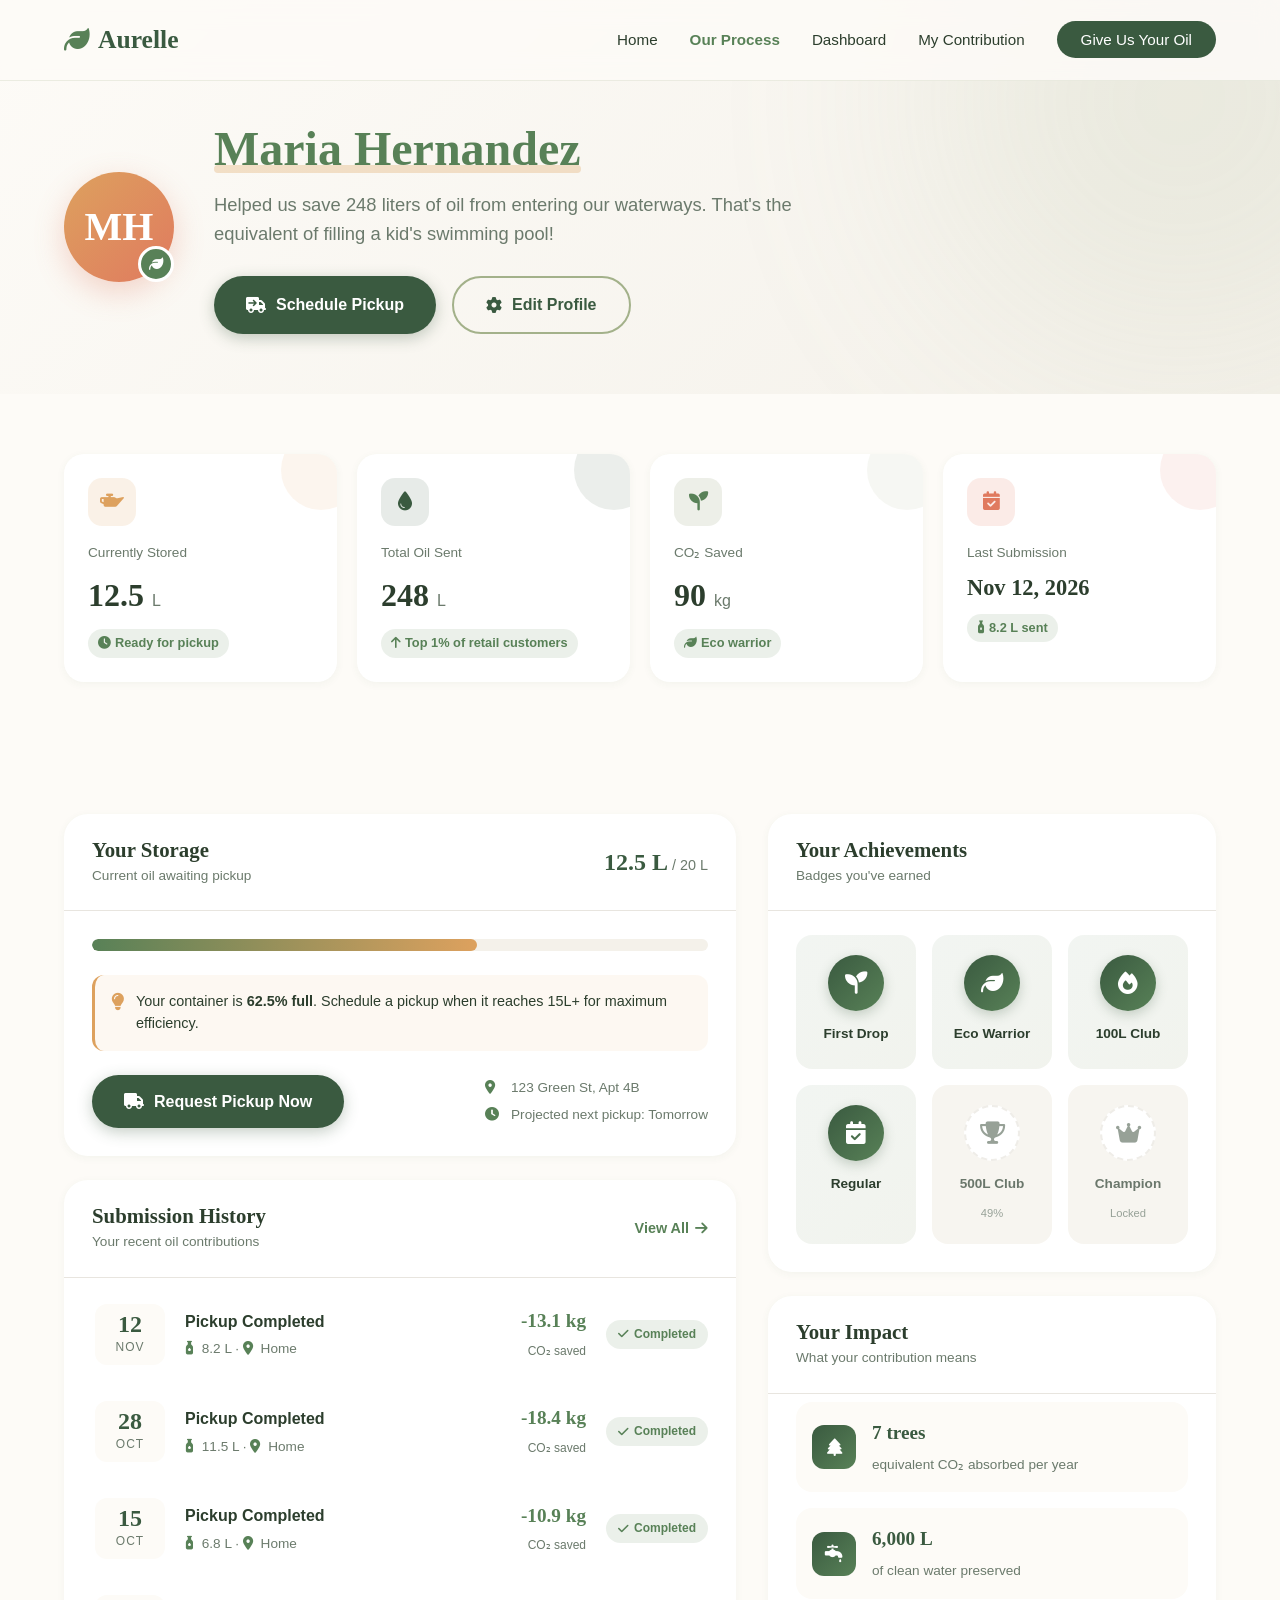
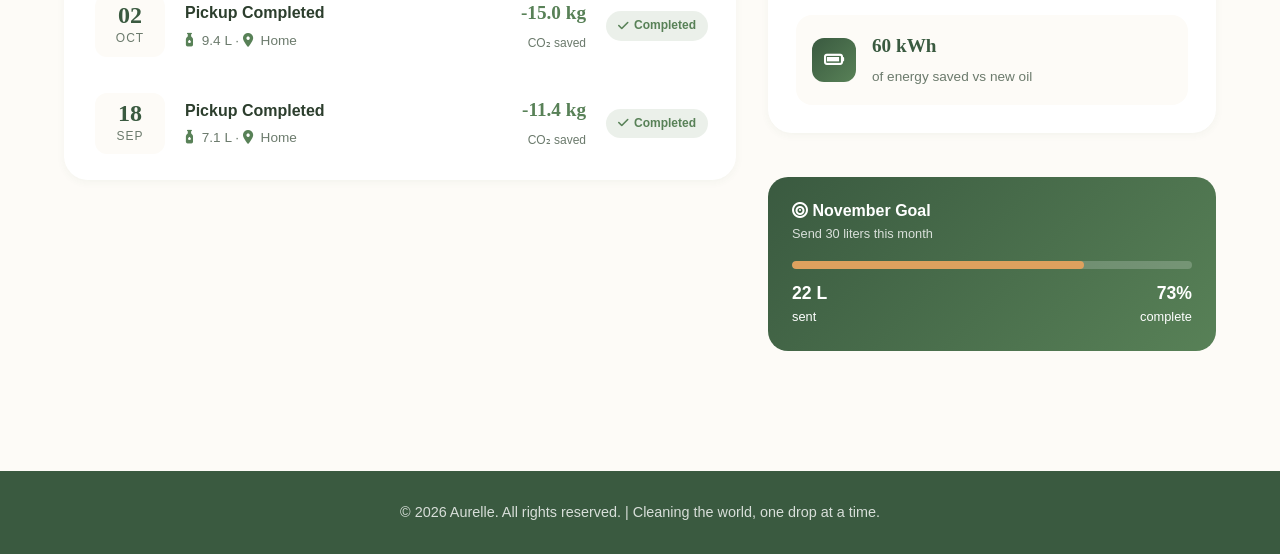
==== commit d5515db0: "Update account.html" ====
--- a/account.html
+++ b/account.html
@@ -20,6 +20,7 @@
             <i class="fa-solid fa-leaf"></i> Aurelle
         </a>
 
+        <!-- Hidden checkbox drives the mobile menu -->
         <input type="checkbox" id="menu-toggle" class="menu-checkbox">
         <label for="menu-toggle" class="hamburger" aria-label="Toggle menu">
             <span></span><span></span><span></span>
@@ -28,15 +29,14 @@
         <nav class="nav-menu">
             <ul>
                 <li><a href="/">Home</a></li>
-                <li><a href="/process">Our Process</a></li>
+                <li><a href="/process" class="active">Our Process</a></li>
                 <li><a href="/dashboard">Dashboard</a></li>
-                <li><a href="/account" class="active">My Contribution</a></li>
+                <li><a href="/account">My Contribution</a></li>
                 <li><a href="/#submit" class="btn-nav">Give Us Your Oil</a></li>
             </ul>
         </nav>
     </div>
 </header>
-
 <main>
     <!-- Profile Hero -->
     <section class="account-hero">
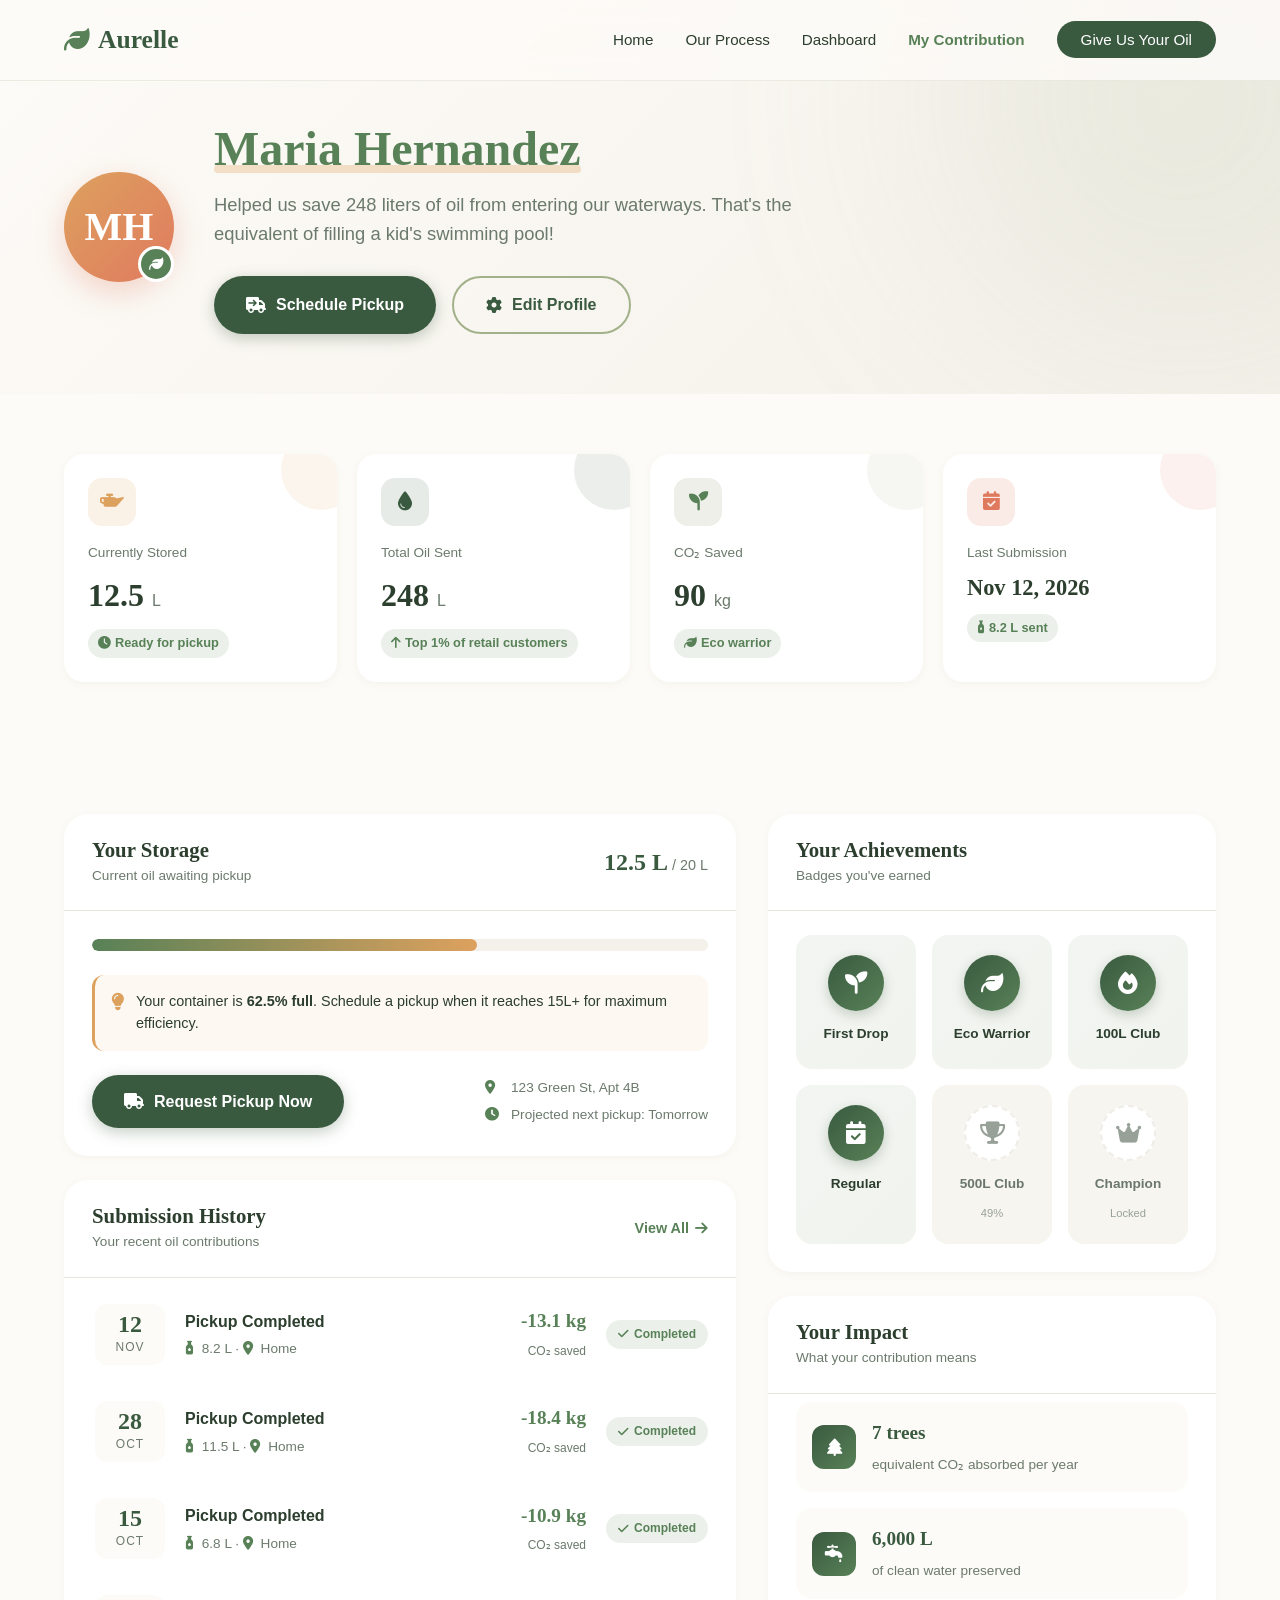
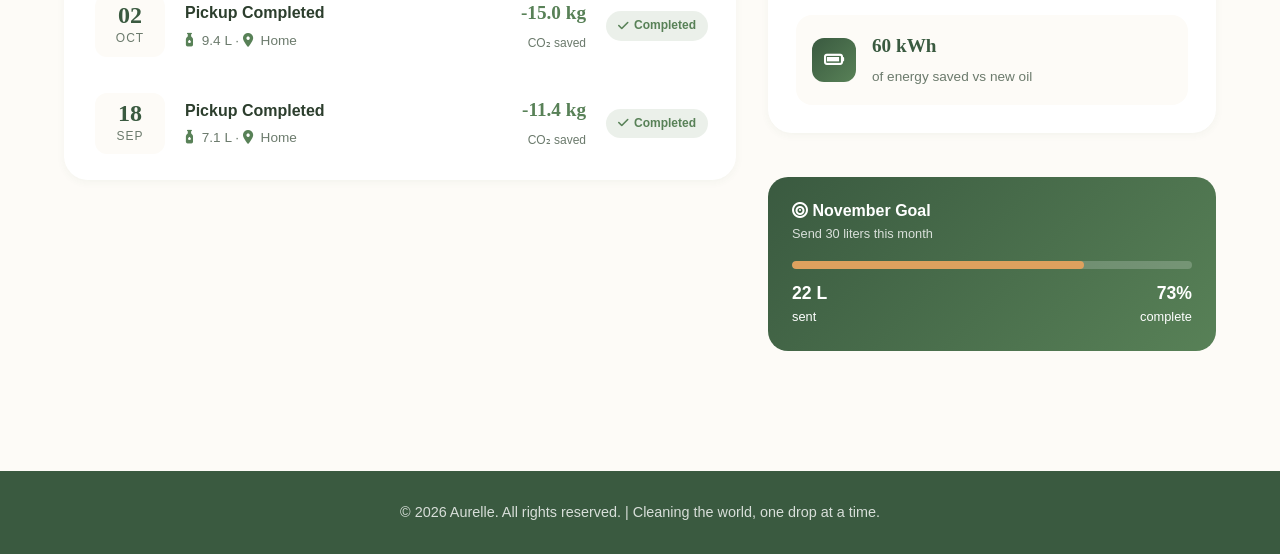
==== commit e1d88d02: "Update account.html" ====
--- a/account.html
+++ b/account.html
@@ -29,9 +29,9 @@
         <nav class="nav-menu">
             <ul>
                 <li><a href="/">Home</a></li>
-                <li><a href="/process" class="active">Our Process</a></li>
+                <li><a href="/process">Our Process</a></li>
                 <li><a href="/dashboard">Dashboard</a></li>
-                <li><a href="/account">My Contribution</a></li>
+                <li><a href="/account" class="active">My Contribution</a></li>
                 <li><a href="/#submit" class="btn-nav">Give Us Your Oil</a></li>
             </ul>
         </nav>
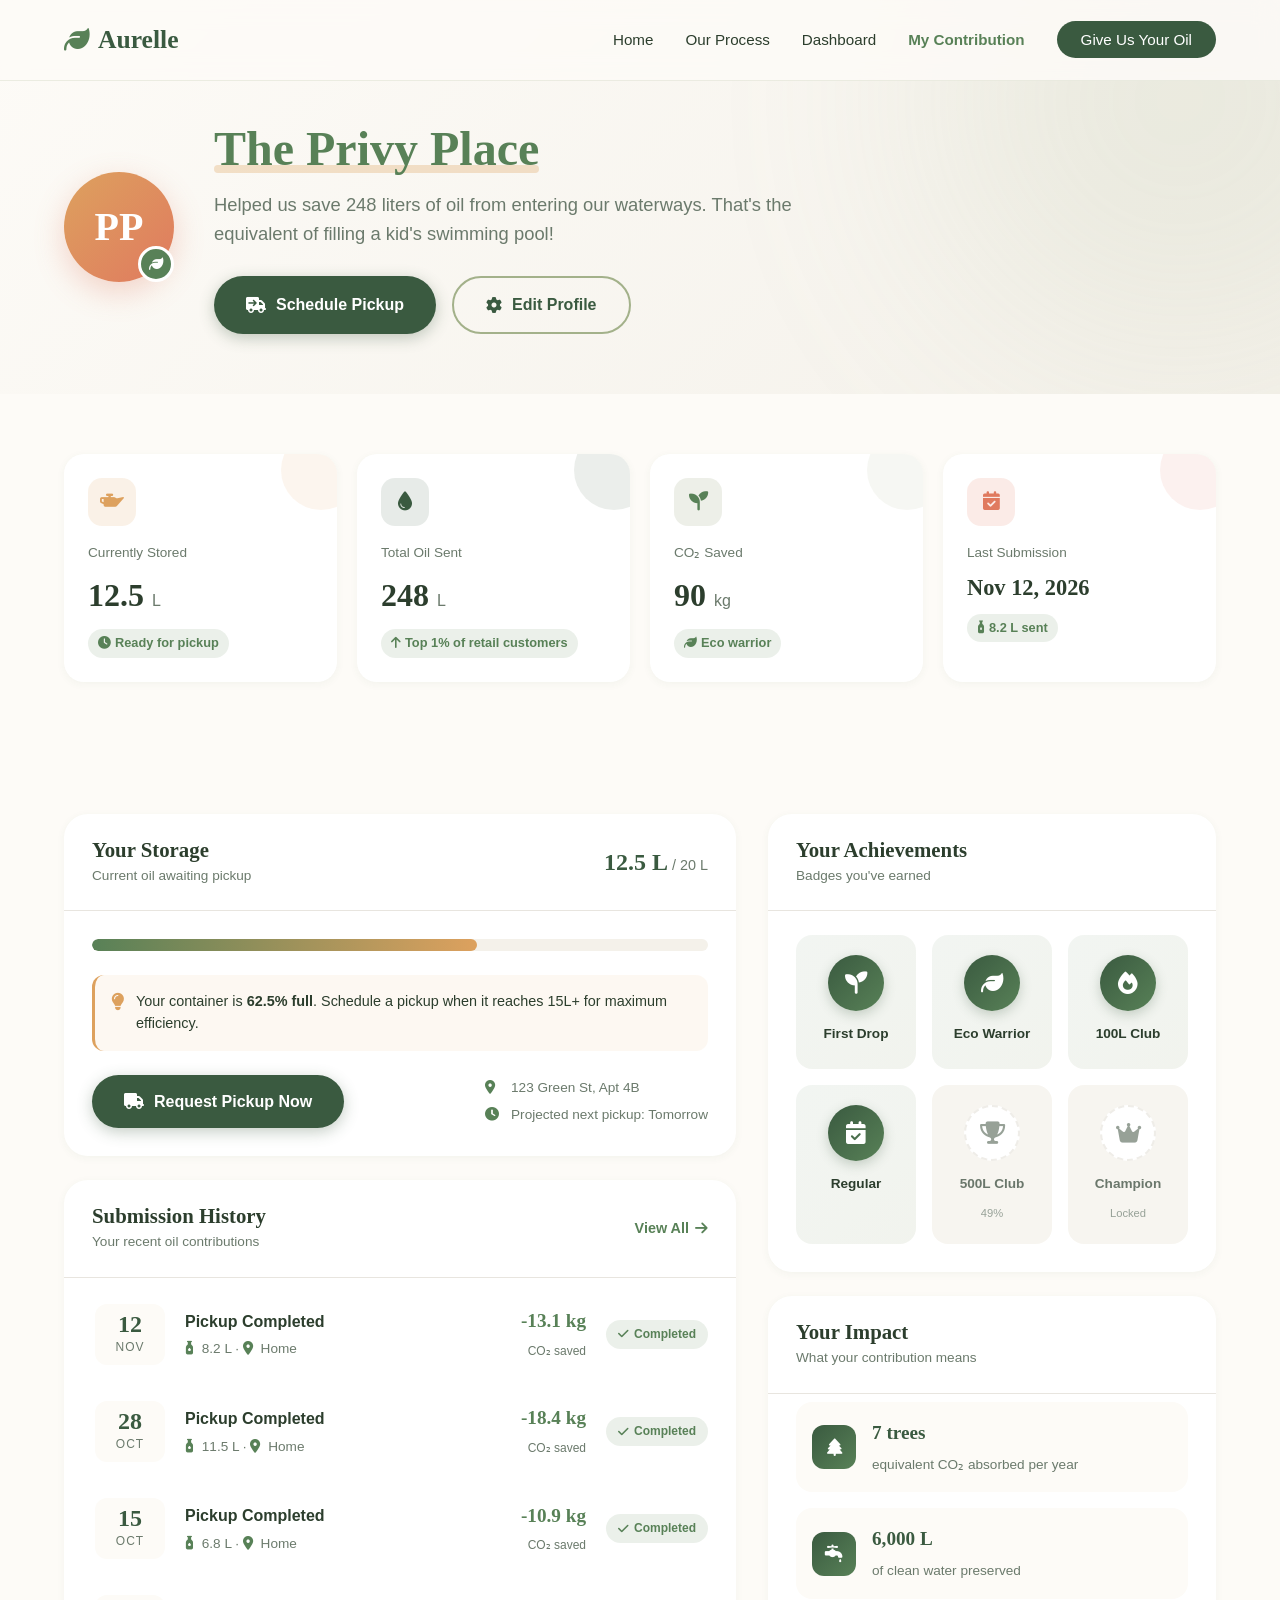
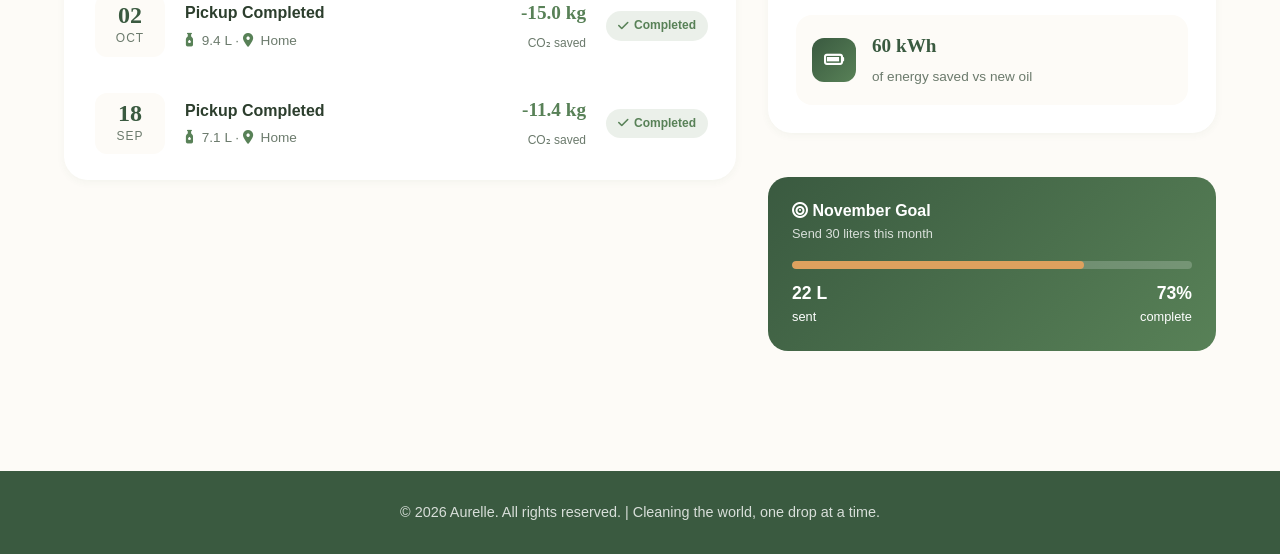
==== commit 079ab91b: "Update account.html" ====
--- a/account.html
+++ b/account.html
@@ -43,11 +43,11 @@
         <div class="container">
             <div class="account-hero-content reveal">
                 <div class="account-avatar">
-                    <span class="avatar-initials">MH</span>
+                    <span class="avatar-initials">PP</span>
                     <span class="avatar-badge"><i class="fa-solid fa-leaf"></i></span>
                 </div>
                 <div class="account-hero-text">
-                    <h1><span class="highlight">Maria Hernandez</span></h1>
+                    <h1><span class="highlight">The Privy Place</span></h1>
                     <p class="account-subtitle">Helped us save 248 liters of oil from entering our waterways. That's the equivalent of filling a kid's swimming pool!</p>
                     <div class="account-hero-actions">
                         <a href="/#submit" class="btn btn-primary">
